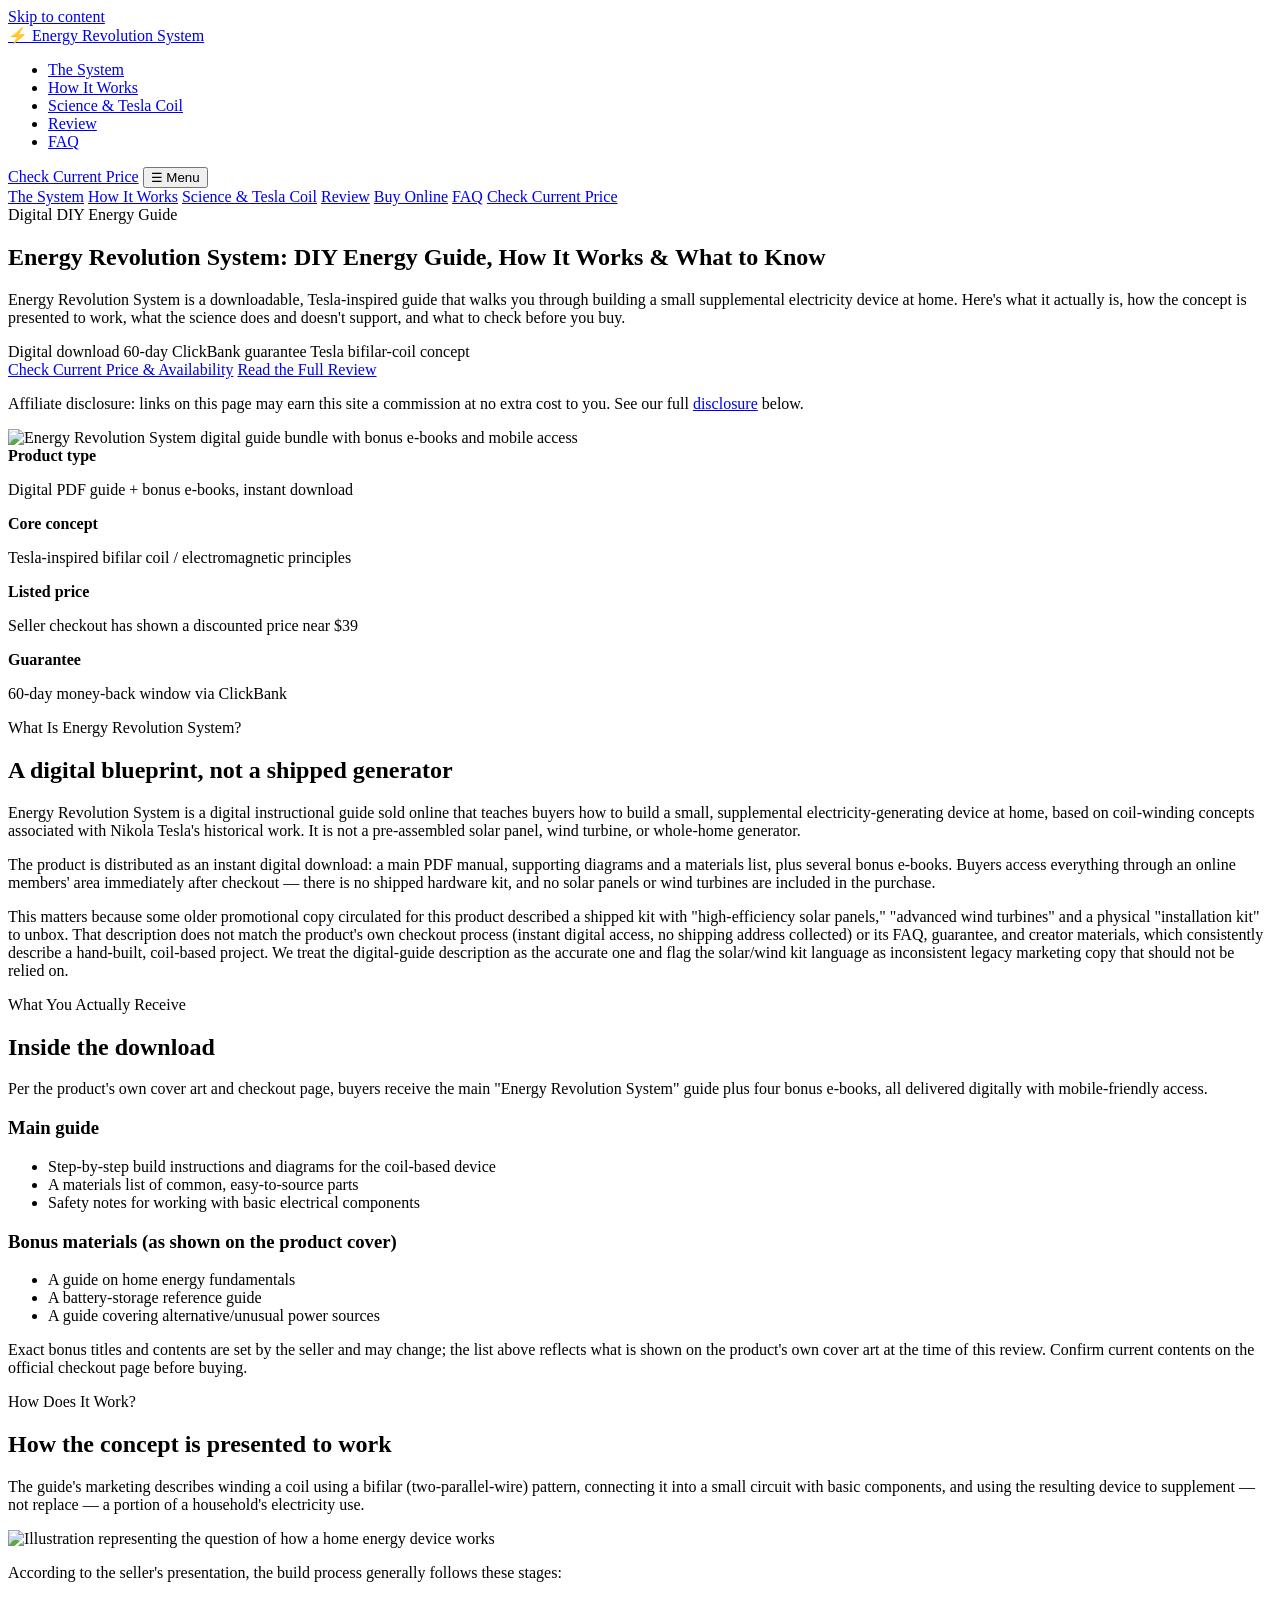
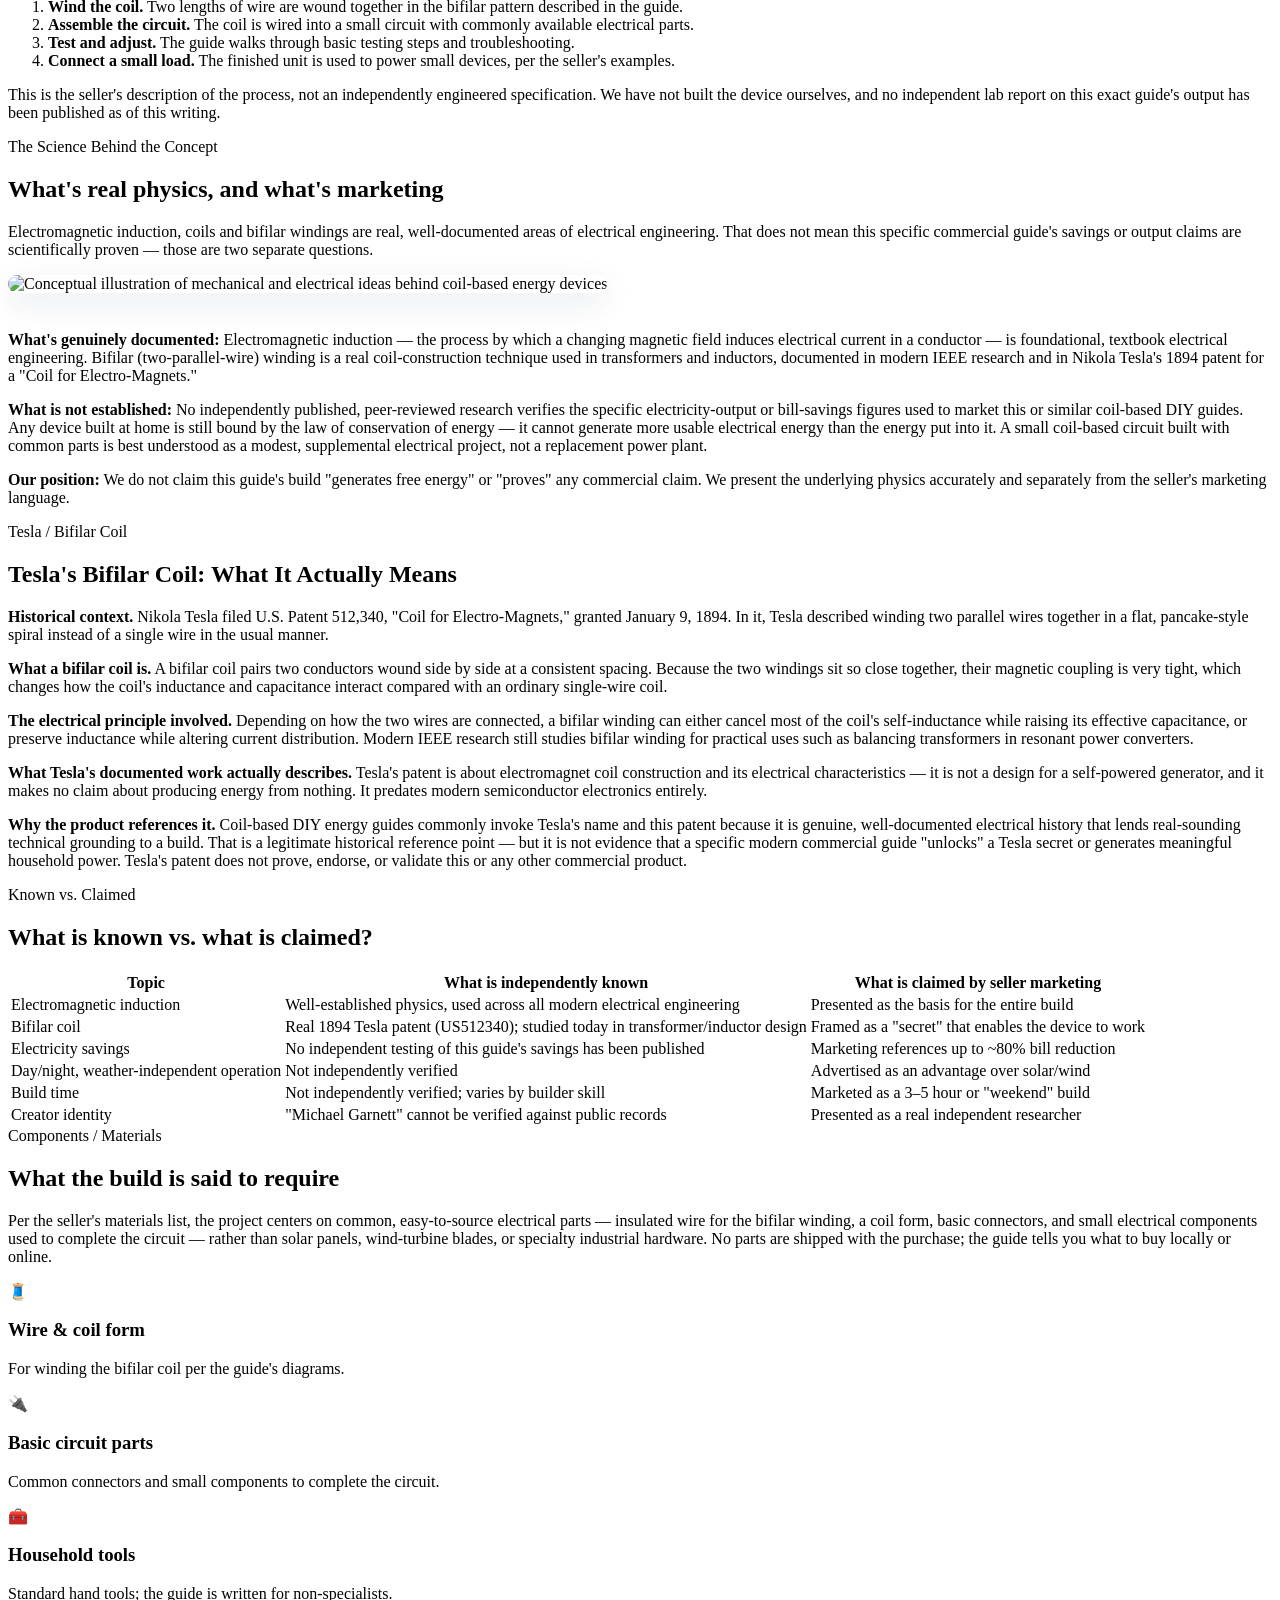
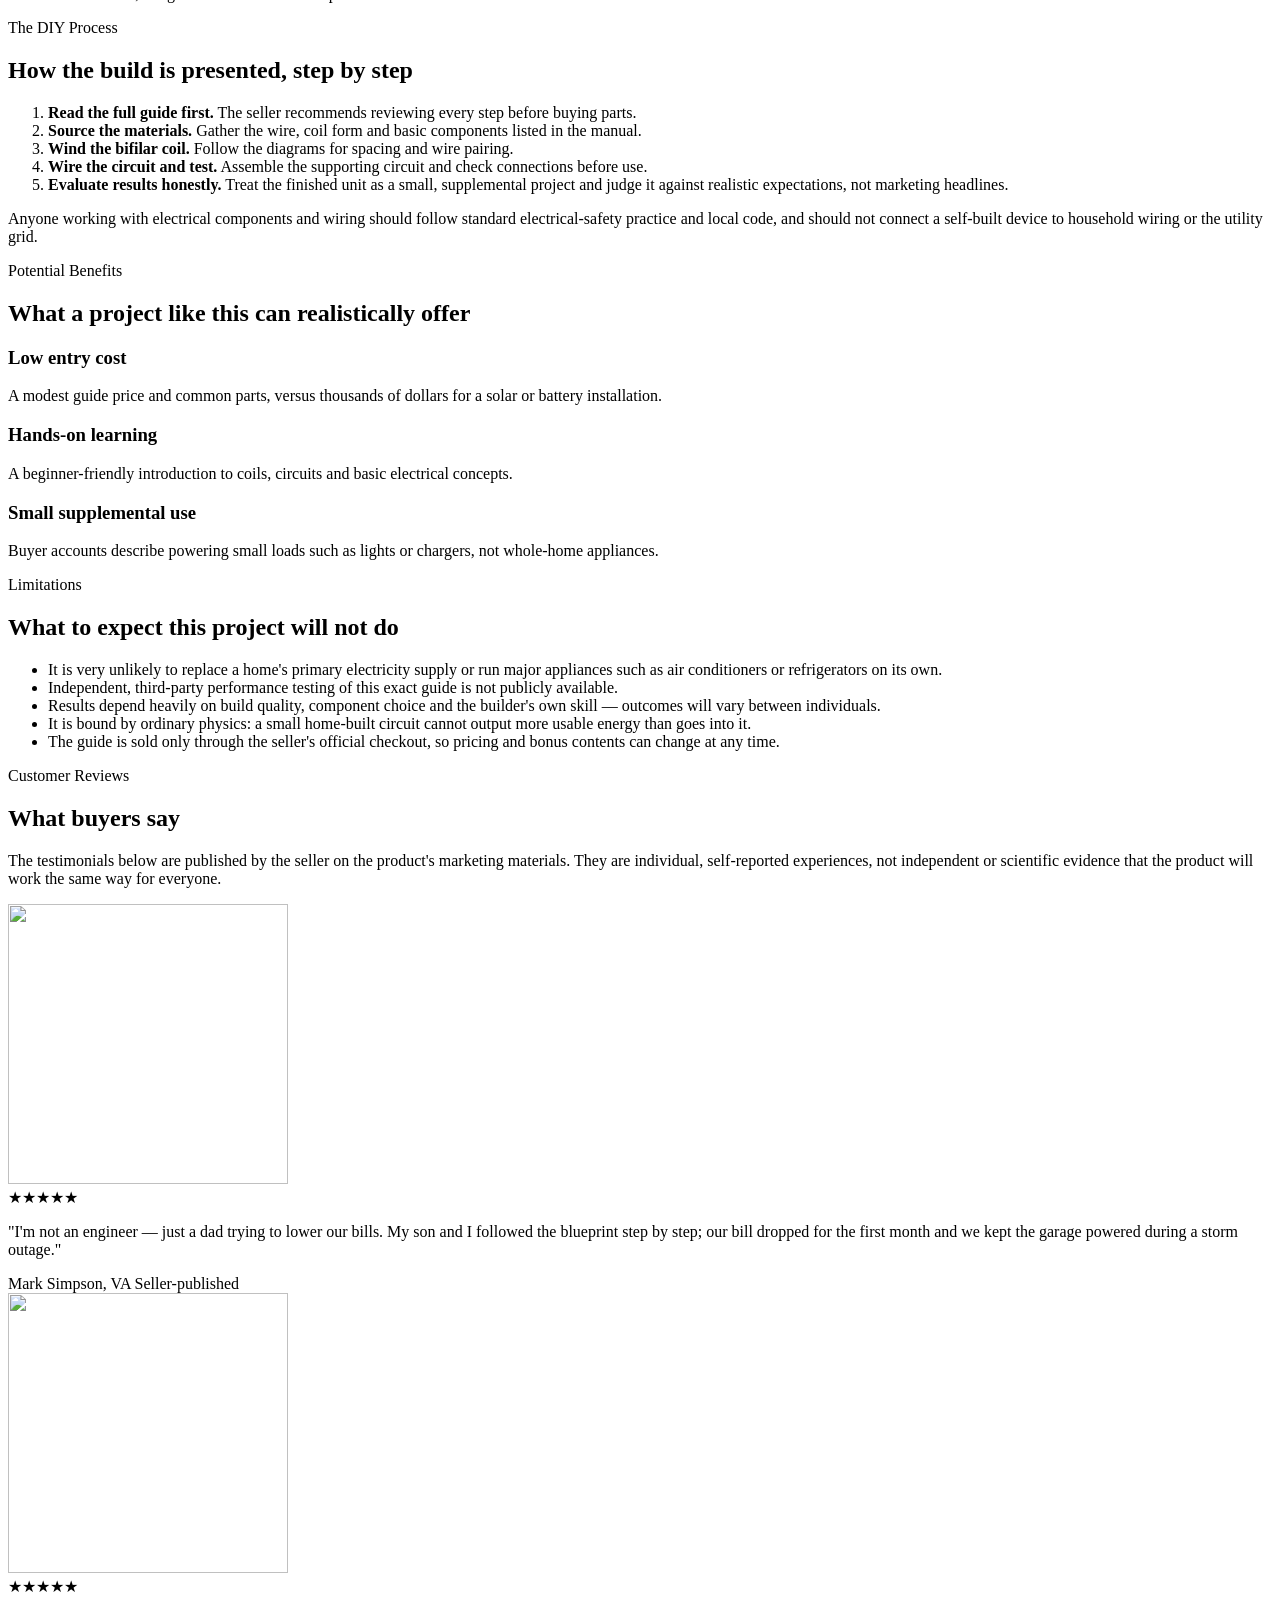
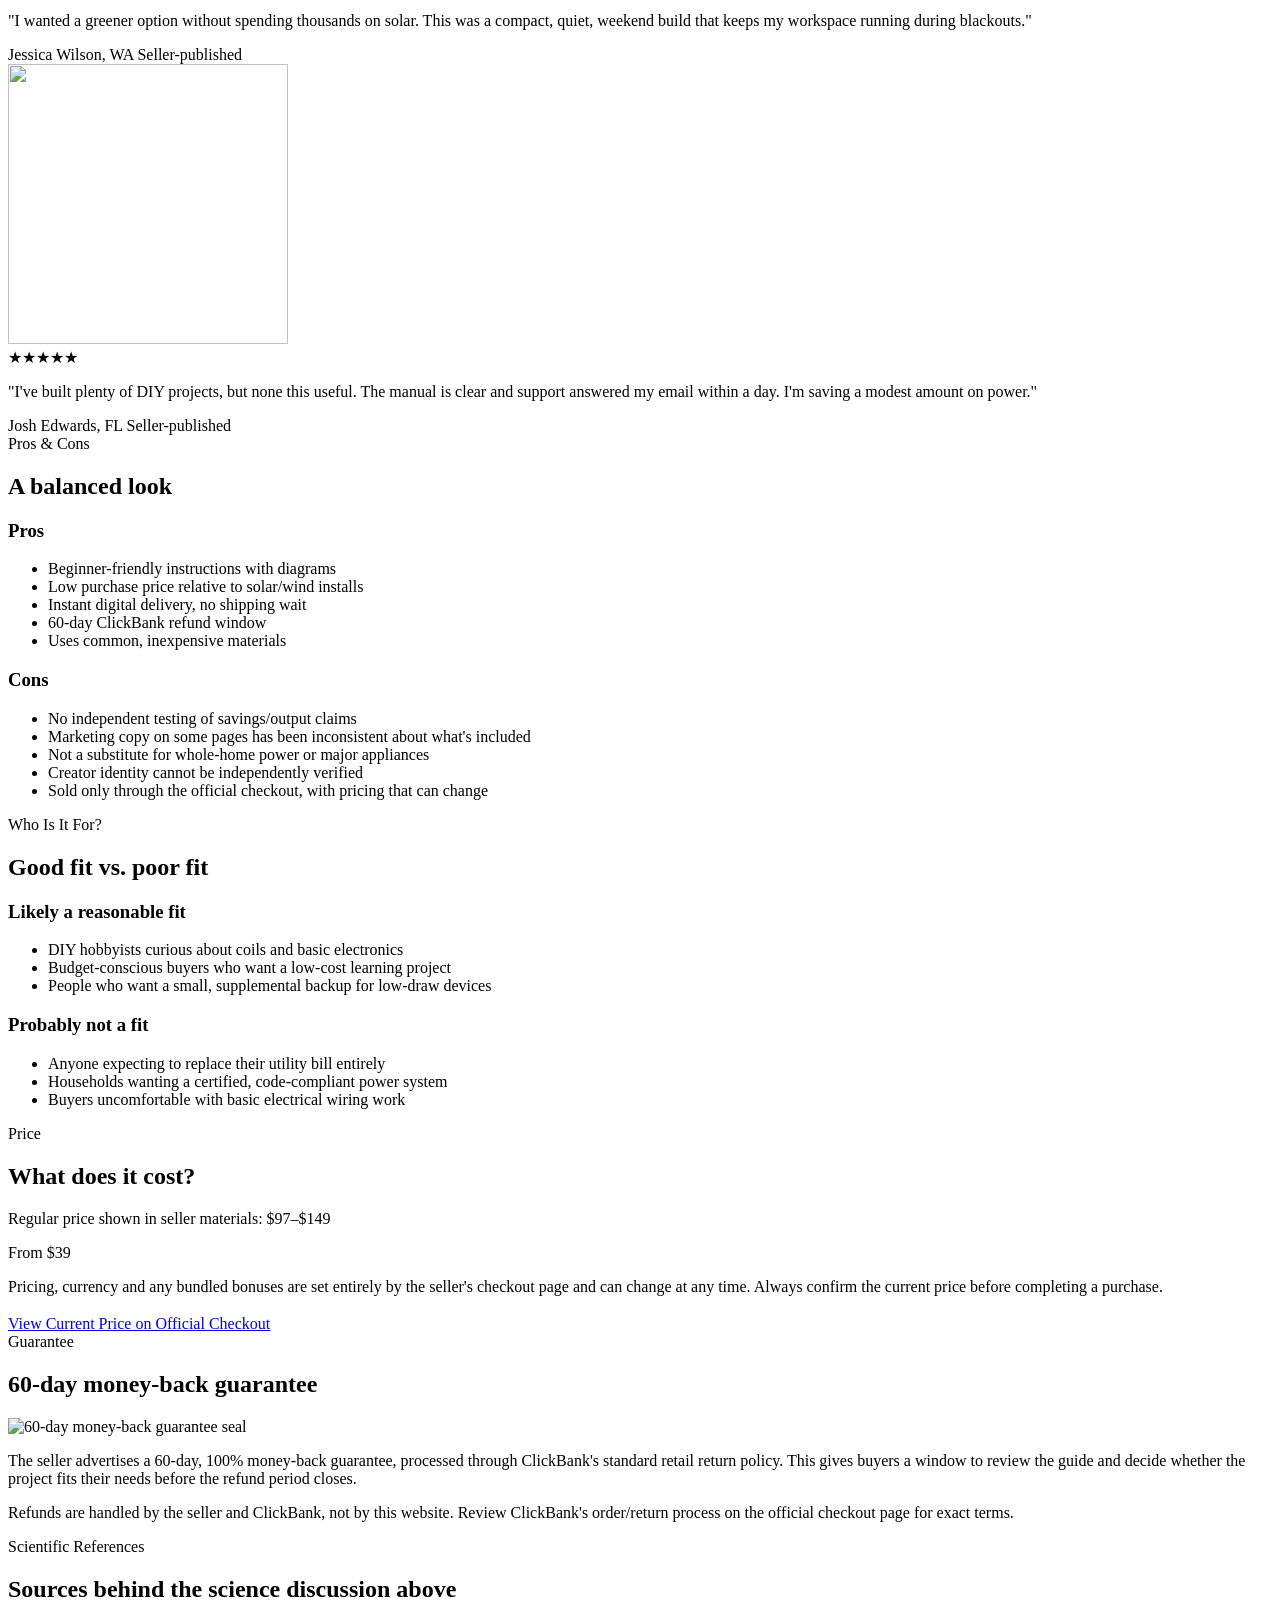
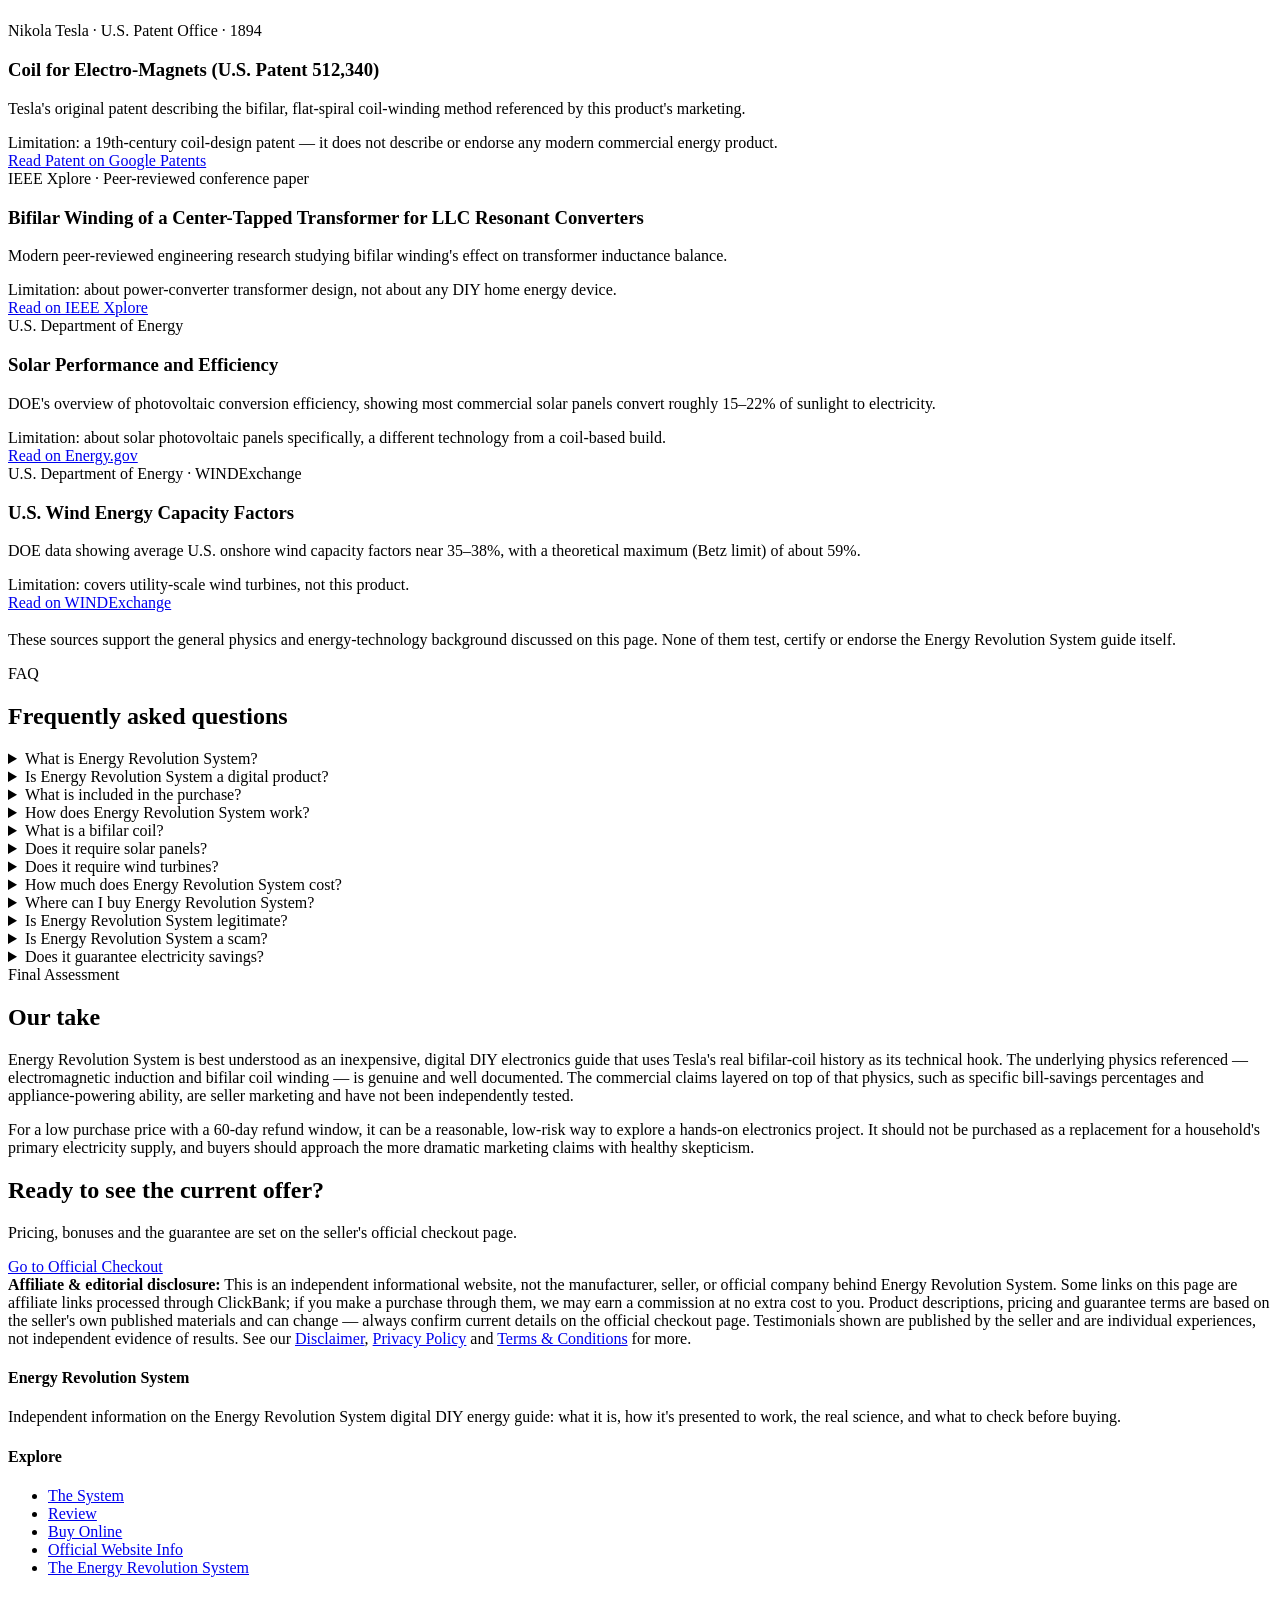
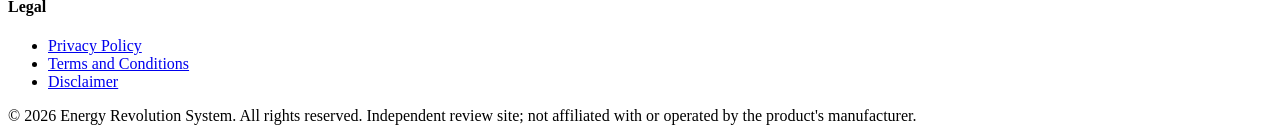
==== index.html @ c6d01a48 "Add files via upload" ====
<!DOCTYPE html>
<html lang="en-US">
<head>
<meta charset="UTF-8">
<meta name="viewport" content="width=device-width, initial-scale=1">
<title>Energy Revolution System™ | Official Site, How It Works &amp; Review</title>
<meta name="description" content="Energy Revolution System is a Tesla-inspired DIY digital energy guide. See what it is, how it works, real science vs. marketing claims, price, guarantee &amp; FAQs.">
<meta name="robots" content="index,follow">
<link rel="canonical" href="https://energyrevolotionsystem.com/">
<meta name="google-site-verification" content="7Jr4IV2TFeLorBnmT9hxRzVwzyzMotOvix07ppxqGuw">

<meta property="og:type" content="website">
<meta property="og:site_name" content="Energy Revolution System">
<meta property="og:title" content="Energy Revolution System™ | Official Site, How It Works &amp; Review">
<meta property="og:description" content="A Tesla-inspired DIY digital energy guide. What it is, how it works, the real science, price, guarantee and FAQs — explained clearly.">
<meta property="og:url" content="https://energyrevolotionsystem.com/">
<meta property="og:image" content="https://energyrevolotionsystem.com/assets/images/ers-cover-bundle.webp">
<meta property="og:image:alt" content="Energy Revolution System digital guide and bonus e-book bundle cover art">
<meta name="twitter:card" content="summary_large_image">
<meta name="twitter:title" content="Energy Revolution System™ | Official Site, How It Works &amp; Review">
<meta name="twitter:description" content="A Tesla-inspired DIY digital energy guide. What it is, how it works, the real science, price, guarantee and FAQs.">
<meta name="twitter:image" content="https://energyrevolotionsystem.com/assets/images/ers-cover-bundle.webp">
<meta name="twitter:image:alt" content="Energy Revolution System digital guide and bonus e-book bundle cover art">

<link rel="icon" href="assets/images/ers-cover-bundle-1.webp">
<link rel="preload" href="https://fonts.googleapis.com/css?family=Jost:400,500,600,700,800&display=swap" as="style" onload="this.onload=null;this.rel='stylesheet'">
<noscript><link rel="stylesheet" href="https://fonts.googleapis.com/css?family=Jost:400,500,600,700,800&display=swap"></noscript>
<link rel="stylesheet" href="assets/theme/css/site.css">
<script type="application/ld+json">
{
  "@context": "https://schema.org",
  "@graph": [
    {
      "@type": "WebSite",
      "@id": "https://energyrevolotionsystem.com/#website",
      "url": "https://energyrevolotionsystem.com/",
      "name": "Energy Revolution System",
      "inLanguage": "en-US"
    },
    {
      "@type": "Organization",
      "@id": "https://energyrevolotionsystem.com/#organization",
      "name": "Energy Revolution System",
      "url": "https://energyrevolotionsystem.com/",
      "logo": "https://energyrevolotionsystem.com/assets/images/ers-cover-bundle-1.webp"
    },
    {
      "@type": "WebPage",
      "@id": "https://energyrevolotionsystem.com/#webpage",
      "url": "https://energyrevolotionsystem.com/",
      "name": "Energy Revolution System™ | Official Site, How It Works & Review",
      "description": "Energy Revolution System is a Tesla-inspired DIY digital energy guide. See what it is, how it works, real science vs. marketing claims, price, guarantee & FAQs.",
      "isPartOf": { "@id": "https://energyrevolotionsystem.com/#website" }
    },
    {
      "@type": "FAQPage",
      "mainEntity": [
        {"@type":"Question","name":"What is Energy Revolution System?","acceptedAnswer":{"@type":"Answer","text":"A digital DIY guide teaching buyers how to build a small, coil-based supplemental electricity device at home, inspired by Tesla's bifilar coil concept."}},
        {"@type":"Question","name":"Is Energy Revolution System a digital product?","acceptedAnswer":{"@type":"Answer","text":"Yes. It is delivered as an instant digital download — a PDF guide plus bonus e-books — accessed through an online members' area after checkout."}},
        {"@type":"Question","name":"What is included in the purchase?","acceptedAnswer":{"@type":"Answer","text":"The main guide and several bonus e-books, based on the product's own cover art and checkout page. No physical hardware, solar panels, or wind turbines ship with the order."}},
        {"@type":"Question","name":"How does Energy Revolution System work?","acceptedAnswer":{"@type":"Answer","text":"Per the seller's materials, you wind a bifilar coil, wire it into a small circuit with common parts, test the build, then use it for small supplemental loads."}},
        {"@type":"Question","name":"What is a bifilar coil?","acceptedAnswer":{"@type":"Answer","text":"A coil wound from two parallel wires, a configuration Tesla documented in U.S. Patent 512,340 (1894). It changes how the coil's inductance and capacitance behave versus a standard single-wire coil."}},
        {"@type":"Question","name":"Does it require solar panels?","acceptedAnswer":{"@type":"Answer","text":"No. The core concept marketed for this guide is coil-based, not photovoltaic. It is marketed as an alternative to, not an addition to, solar panels."}},
        {"@type":"Question","name":"Does it require wind turbines?","acceptedAnswer":{"@type":"Answer","text":"No. As with solar panels, wind turbines are not part of this guide's core build concept, despite older marketing copy that referenced them."}},
        {"@type":"Question","name":"How much does Energy Revolution System cost?","acceptedAnswer":{"@type":"Answer","text":"Seller checkout pages have shown a discounted price near $39 against a stated regular price of $97–$149. The official checkout page is the only reliable source for the current price."}},
        {"@type":"Question","name":"Where can I buy Energy Revolution System?","acceptedAnswer":{"@type":"Answer","text":"Through the seller's official checkout, processed via ClickBank. This site links to that checkout and may earn a commission on qualifying purchases."}},
        {"@type":"Question","name":"Is Energy Revolution System legitimate?","acceptedAnswer":{"@type":"Answer","text":"It is a real, purchasable ClickBank digital product with a 60-day refund window — that makes it a legitimate, low-risk transaction. It does not mean every marketing claim about performance is independently proven."}},
        {"@type":"Question","name":"Is Energy Revolution System a scam?","acceptedAnswer":{"@type":"Answer","text":"No evidence found here suggests it is a scam in the sense of taking payment without delivering the promised digital guide; buyers do receive the download and a refund window applies. Treat specific savings and performance numbers as unverified marketing claims rather than guarantees."}},
        {"@type":"Question","name":"Does it guarantee electricity savings?","acceptedAnswer":{"@type":"Answer","text":"No. There is no independent testing behind the advertised savings percentages. Actual results depend on the individual build and household usage."}}
      ]
    }
  ]
}
</script>
</head>
<body>
<a class="skip-link" href="#main">Skip to content</a>

<header class="site-header">
  <div class="container nav-wrap">
    <a class="brand" href="index.html"><span class="mark">⚡</span> Energy Revolution System</a>
    <nav aria-label="Primary">
      <ul class="nav-links">
        <li><a href="energyrevolutionsystem.html">The System</a></li>
        <li><a href="#how-it-works">How It Works</a></li>
        <li><a href="#science">Science &amp; Tesla Coil</a></li>
        <li><a href="energyrevolutionsystemreview.html">Review</a></li>
        <li><a href="#faq">FAQ</a></li>
      </ul>
    </nav>
    <a class="btn btn-cta nav-cta" href="https://94fb6a1w03vlnv56-ogf2p9pa5.hop.clickbank.net" rel="sponsored noopener" target="_blank">Check Current Price</a>
    <button class="nav-toggle" aria-expanded="false" aria-controls="mobilePanel">☰ Menu</button>
  </div>
  <div class="mobile-panel" id="mobilePanel">
    <a href="energyrevolutionsystem.html">The System</a>
    <a href="#how-it-works">How It Works</a>
    <a href="#science">Science &amp; Tesla Coil</a>
    <a href="energyrevolutionsystemreview.html">Review</a>
    <a href="energyrevolutionsystembuyonline.html">Buy Online</a>
    <a href="#faq">FAQ</a>
    <a class="btn btn-cta" href="https://94fb6a1w03vlnv56-ogf2p9pa5.hop.clickbank.net" rel="sponsored noopener" target="_blank">Check Current Price</a>
  </div>
</header>

<main id="main">

<section class="hero">
  <div class="container">
    <div>
      <span class="eyebrow">Digital DIY Energy Guide</span>
      <h1>Energy Revolution System: DIY Energy Guide, How It Works &amp; What to Know</h1>
      <p class="lead">Energy Revolution System is a downloadable, Tesla-inspired guide that walks you through building a small supplemental electricity device at home. Here's what it actually is, how the concept is presented to work, what the science does and doesn't support, and what to check before you buy.</p>
      <div class="hero-badges">
        <span class="hero-badge">Digital download</span>
        <span class="hero-badge">60-day ClickBank guarantee</span>
        <span class="hero-badge">Tesla bifilar-coil concept</span>
      </div>
      <div class="hero-ctas">
        <a class="btn btn-cta" href="https://94fb6a1w03vlnv56-ogf2p9pa5.hop.clickbank.net" rel="sponsored noopener" target="_blank">Check Current Price &amp; Availability</a>
        <a class="btn btn-outline" href="energyrevolutionsystemreview.html">Read the Full Review</a>
      </div>
      <p class="hero-note">Affiliate disclosure: links on this page may earn this site a commission at no extra cost to you. See our full <a href="#disclosure">disclosure</a> below.</p>
    </div>
    <div class="hero-media">
      <img src="assets/images/ers-cover-bundle.webp" width="660" height="638" alt="Energy Revolution System digital guide bundle with bonus e-books and mobile access" fetchpriority="high" decoding="async">
    </div>
  </div>
</section>

<section class="tight surface-2">
  <div class="container">
    <div class="grid grid-4">
      <div class="card"><strong>Product type</strong><p class="mb-0 muted">Digital PDF guide + bonus e-books, instant download</p></div>
      <div class="card"><strong>Core concept</strong><p class="mb-0 muted">Tesla-inspired bifilar coil / electromagnetic principles</p></div>
      <div class="card"><strong>Listed price</strong><p class="mb-0 muted">Seller checkout has shown a discounted price near $39</p></div>
      <div class="card"><strong>Guarantee</strong><p class="mb-0 muted">60-day money-back window via ClickBank</p></div>
    </div>
  </div>
</section>

<section id="what-is-it">
  <div class="container-narrow">
    <div class="section-head left">
      <span class="eyebrow">What Is Energy Revolution System?</span>
      <h2 class="mt-0">A digital blueprint, not a shipped generator</h2>
    </div>
    <div class="answer-box"><p>Energy Revolution System is a digital instructional guide sold online that teaches buyers how to build a small, supplemental electricity-generating device at home, based on coil-winding concepts associated with Nikola Tesla's historical work. It is not a pre-assembled solar panel, wind turbine, or whole-home generator.</p></div>
    <p>The product is distributed as an instant digital download: a main PDF manual, supporting diagrams and a materials list, plus several bonus e-books. Buyers access everything through an online members' area immediately after checkout — there is no shipped hardware kit, and no solar panels or wind turbines are included in the purchase.</p>
    <p>This matters because some older promotional copy circulated for this product described a shipped kit with "high-efficiency solar panels," "advanced wind turbines" and a physical "installation kit" to unbox. That description does not match the product's own checkout process (instant digital access, no shipping address collected) or its FAQ, guarantee, and creator materials, which consistently describe a hand-built, coil-based project. We treat the digital-guide description as the accurate one and flag the solar/wind kit language as inconsistent legacy marketing copy that should not be relied on.</p>
  </div>
</section>

<section class="surface-2">
  <div class="container-narrow">
    <div class="section-head left">
      <span class="eyebrow">What You Actually Receive</span>
      <h2 class="mt-0">Inside the download</h2>
    </div>
    <div class="answer-box"><p>Per the product's own cover art and checkout page, buyers receive the main "Energy Revolution System" guide plus four bonus e-books, all delivered digitally with mobile-friendly access.</p></div>
    <div class="grid grid-2">
      <div class="card">
        <h3>Main guide</h3>
        <ul>
          <li>Step-by-step build instructions and diagrams for the coil-based device</li>
          <li>A materials list of common, easy-to-source parts</li>
          <li>Safety notes for working with basic electrical components</li>
        </ul>
      </div>
      <div class="card">
        <h3>Bonus materials (as shown on the product cover)</h3>
        <ul>
          <li>A guide on home energy fundamentals</li>
          <li>A battery-storage reference guide</li>
          <li>A guide covering alternative/unusual power sources</li>
        </ul>
      </div>
    </div>
    <p class="small muted">Exact bonus titles and contents are set by the seller and may change; the list above reflects what is shown on the product's own cover art at the time of this review. Confirm current contents on the official checkout page before buying.</p>
  </div>
</section>

<section id="how-it-works">
  <div class="container-narrow">
    <div class="section-head left">
      <span class="eyebrow">How Does It Work?</span>
      <h2 class="mt-0">How the concept is presented to work</h2>
    </div>
    <div class="answer-box"><p>The guide's marketing describes winding a coil using a bifilar (two-parallel-wire) pattern, connecting it into a small circuit with basic components, and using the resulting device to supplement — not replace — a portion of a household's electricity use.</p></div>
    <div class="split">
      <img src="assets/images/how-does-energy-revolution-system-work.webp" width="600" height="290" alt="Illustration representing the question of how a home energy device works" loading="lazy" decoding="async">
      <div>
        <p>According to the seller's presentation, the build process generally follows these stages:</p>
        <ol>
          <li><strong>Wind the coil.</strong> Two lengths of wire are wound together in the bifilar pattern described in the guide.</li>
          <li><strong>Assemble the circuit.</strong> The coil is wired into a small circuit with commonly available electrical parts.</li>
          <li><strong>Test and adjust.</strong> The guide walks through basic testing steps and troubleshooting.</li>
          <li><strong>Connect a small load.</strong> The finished unit is used to power small devices, per the seller's examples.</li>
        </ol>
        <p>This is the seller's description of the process, not an independently engineered specification. We have not built the device ourselves, and no independent lab report on this exact guide's output has been published as of this writing.</p>
      </div>
    </div>
  </div>
</section>

<section id="science" class="surface-2">
  <div class="container-narrow">
    <div class="section-head left">
      <span class="eyebrow">The Science Behind the Concept</span>
      <h2 class="mt-0">What's real physics, and what's marketing</h2>
    </div>
    <div class="answer-box"><p>Electromagnetic induction, coils and bifilar windings are real, well-documented areas of electrical engineering. That does not mean this specific commercial guide's savings or output claims are scientifically proven — those are two separate questions.</p></div>
    <img src="assets/images/the-science-behind-energy-revolution-system.webp" width="815" height="458" alt="Conceptual illustration of mechanical and electrical ideas behind coil-based energy devices" loading="lazy" decoding="async" style="border-radius:14px;box-shadow:0 10px 30px rgba(11,37,64,.1);margin-bottom:1.4em">
    <p><strong>What's genuinely documented:</strong> Electromagnetic induction — the process by which a changing magnetic field induces electrical current in a conductor — is foundational, textbook electrical engineering. Bifilar (two-parallel-wire) winding is a real coil-construction technique used in transformers and inductors, documented in modern IEEE research and in Nikola Tesla's 1894 patent for a "Coil for Electro-Magnets."</p>
    <p><strong>What is not established:</strong> No independently published, peer-reviewed research verifies the specific electricity-output or bill-savings figures used to market this or similar coil-based DIY guides. Any device built at home is still bound by the law of conservation of energy — it cannot generate more usable electrical energy than the energy put into it. A small coil-based circuit built with common parts is best understood as a modest, supplemental electrical project, not a replacement power plant.</p>
    <p><strong>Our position:</strong> We do not claim this guide's build "generates free energy" or "proves" any commercial claim. We present the underlying physics accurately and separately from the seller's marketing language.</p>
  </div>
</section>

<section id="tesla">
  <div class="container-narrow">
    <div class="section-head left">
      <span class="eyebrow">Tesla / Bifilar Coil</span>
      <h2 class="mt-0">Tesla's Bifilar Coil: What It Actually Means</h2>
    </div>
    <p><strong>Historical context.</strong> Nikola Tesla filed U.S. Patent 512,340, "Coil for Electro-Magnets," granted January 9, 1894. In it, Tesla described winding two parallel wires together in a flat, pancake-style spiral instead of a single wire in the usual manner.</p>
    <p><strong>What a bifilar coil is.</strong> A bifilar coil pairs two conductors wound side by side at a consistent spacing. Because the two windings sit so close together, their magnetic coupling is very tight, which changes how the coil's inductance and capacitance interact compared with an ordinary single-wire coil.</p>
    <p><strong>The electrical principle involved.</strong> Depending on how the two wires are connected, a bifilar winding can either cancel most of the coil's self-inductance while raising its effective capacitance, or preserve inductance while altering current distribution. Modern IEEE research still studies bifilar winding for practical uses such as balancing transformers in resonant power converters.</p>
    <p><strong>What Tesla's documented work actually describes.</strong> Tesla's patent is about electromagnet coil construction and its electrical characteristics — it is not a design for a self-powered generator, and it makes no claim about producing energy from nothing. It predates modern semiconductor electronics entirely.</p>
    <p><strong>Why the product references it.</strong> Coil-based DIY energy guides commonly invoke Tesla's name and this patent because it is genuine, well-documented electrical history that lends real-sounding technical grounding to a build. That is a legitimate historical reference point — but it is not evidence that a specific modern commercial guide "unlocks" a Tesla secret or generates meaningful household power. Tesla's patent does not prove, endorse, or validate this or any other commercial product.</p>
  </div>
</section>

<section class="surface-2">
  <div class="container-narrow">
    <div class="section-head left">
      <span class="eyebrow">Known vs. Claimed</span>
      <h2 class="mt-0">What is known vs. what is claimed?</h2>
    </div>
    <div class="table-wrap">
      <table>
        <thead><tr><th>Topic</th><th>What is independently known</th><th>What is claimed by seller marketing</th></tr></thead>
        <tbody>
          <tr><td>Electromagnetic induction</td><td>Well-established physics, used across all modern electrical engineering</td><td>Presented as the basis for the entire build</td></tr>
          <tr><td>Bifilar coil</td><td>Real 1894 Tesla patent (US512340); studied today in transformer/inductor design</td><td>Framed as a "secret" that enables the device to work</td></tr>
          <tr><td>Electricity savings</td><td>No independent testing of this guide's savings has been published</td><td>Marketing references up to ~80% bill reduction</td></tr>
          <tr><td>Day/night, weather-independent operation</td><td>Not independently verified</td><td>Advertised as an advantage over solar/wind</td></tr>
          <tr><td>Build time</td><td>Not independently verified; varies by builder skill</td><td>Marketed as a 3–5 hour or "weekend" build</td></tr>
          <tr><td>Creator identity</td><td>"Michael Garnett" cannot be verified against public records</td><td>Presented as a real independent researcher</td></tr>
        </tbody>
      </table>
    </div>
  </div>
</section>

<section id="materials">
  <div class="container-narrow">
    <div class="section-head left">
      <span class="eyebrow">Components / Materials</span>
      <h2 class="mt-0">What the build is said to require</h2>
    </div>
    <p>Per the seller's materials list, the project centers on common, easy-to-source electrical parts — insulated wire for the bifilar winding, a coil form, basic connectors, and small electrical components used to complete the circuit — rather than solar panels, wind-turbine blades, or specialty industrial hardware. No parts are shipped with the purchase; the guide tells you what to buy locally or online.</p>
    <div class="grid grid-3">
      <div class="card"><div class="card-icon">🧵</div><h3>Wire &amp; coil form</h3><p class="mb-0">For winding the bifilar coil per the guide's diagrams.</p></div>
      <div class="card"><div class="card-icon">🔌</div><h3>Basic circuit parts</h3><p class="mb-0">Common connectors and small components to complete the circuit.</p></div>
      <div class="card"><div class="card-icon">🧰</div><h3>Household tools</h3><p class="mb-0">Standard hand tools; the guide is written for non-specialists.</p></div>
    </div>
  </div>
</section>

<section class="surface-2">
  <div class="container-narrow">
    <div class="section-head left">
      <span class="eyebrow">The DIY Process</span>
      <h2 class="mt-0">How the build is presented, step by step</h2>
    </div>
    <ol>
      <li><strong>Read the full guide first.</strong> The seller recommends reviewing every step before buying parts.</li>
      <li><strong>Source the materials.</strong> Gather the wire, coil form and basic components listed in the manual.</li>
      <li><strong>Wind the bifilar coil.</strong> Follow the diagrams for spacing and wire pairing.</li>
      <li><strong>Wire the circuit and test.</strong> Assemble the supporting circuit and check connections before use.</li>
      <li><strong>Evaluate results honestly.</strong> Treat the finished unit as a small, supplemental project and judge it against realistic expectations, not marketing headlines.</li>
    </ol>
    <p class="small muted">Anyone working with electrical components and wiring should follow standard electrical-safety practice and local code, and should not connect a self-built device to household wiring or the utility grid.</p>
  </div>
</section>

<section id="benefits">
  <div class="container-narrow">
    <div class="section-head left">
      <span class="eyebrow">Potential Benefits</span>
      <h2 class="mt-0">What a project like this can realistically offer</h2>
    </div>
    <div class="grid grid-3">
      <div class="card"><h3>Low entry cost</h3><p class="mb-0">A modest guide price and common parts, versus thousands of dollars for a solar or battery installation.</p></div>
      <div class="card"><h3>Hands-on learning</h3><p class="mb-0">A beginner-friendly introduction to coils, circuits and basic electrical concepts.</p></div>
      <div class="card"><h3>Small supplemental use</h3><p class="mb-0">Buyer accounts describe powering small loads such as lights or chargers, not whole-home appliances.</p></div>
    </div>
  </div>
</section>

<section id="limitations" class="surface-2">
  <div class="container-narrow">
    <div class="section-head left">
      <span class="eyebrow">Limitations</span>
      <h2 class="mt-0">What to expect this project will not do</h2>
    </div>
    <ul>
      <li>It is very unlikely to replace a home's primary electricity supply or run major appliances such as air conditioners or refrigerators on its own.</li>
      <li>Independent, third-party performance testing of this exact guide is not publicly available.</li>
      <li>Results depend heavily on build quality, component choice and the builder's own skill — outcomes will vary between individuals.</li>
      <li>It is bound by ordinary physics: a small home-built circuit cannot output more usable energy than goes into it.</li>
      <li>The guide is sold only through the seller's official checkout, so pricing and bonus contents can change at any time.</li>
    </ul>
  </div>
</section>

<section id="reviews">
  <div class="container-narrow">
    <div class="section-head left">
      <span class="eyebrow">Customer Reviews</span>
      <h2 class="mt-0">What buyers say</h2>
    </div>
    <p class="small muted">The testimonials below are published by the seller on the product's marketing materials. They are individual, self-reported experiences, not independent or scientific evidence that the product will work the same way for everyone.</p>
    <div class="grid grid-3">
      <div class="card testimonial">
        <div>
          <img src="assets/images/testimonial1-280x280.png" width="280" height="280" alt="" loading="lazy" decoding="async">
        </div>
        <div>
          <div class="stars">★★★★★</div>
          <p>"I'm not an engineer — just a dad trying to lower our bills. My son and I followed the blueprint step by step; our bill dropped for the first month and we kept the garage powered during a storm outage."</p>
          <div class="who">Mark Simpson, VA <span class="tag tag-qualify">Seller-published</span></div>
        </div>
      </div>
      <div class="card testimonial">
        <div><img src="assets/images/testimonial3-280x280.png" width="280" height="280" alt="" loading="lazy" decoding="async"></div>
        <div>
          <div class="stars">★★★★★</div>
          <p>"I wanted a greener option without spending thousands on solar. This was a compact, quiet, weekend build that keeps my workspace running during blackouts."</p>
          <div class="who">Jessica Wilson, WA <span class="tag tag-qualify">Seller-published</span></div>
        </div>
      </div>
      <div class="card testimonial">
        <div><img src="assets/images/testimonial2-280x280.png" width="280" height="280" alt="" loading="lazy" decoding="async"></div>
        <div>
          <div class="stars">★★★★★</div>
          <p>"I've built plenty of DIY projects, but none this useful. The manual is clear and support answered my email within a day. I'm saving a modest amount on power."</p>
          <div class="who">Josh Edwards, FL <span class="tag tag-qualify">Seller-published</span></div>
        </div>
      </div>
    </div>
  </div>
</section>

<section id="proscons" class="surface-2">
  <div class="container-narrow">
    <div class="section-head left">
      <span class="eyebrow">Pros &amp; Cons</span>
      <h2 class="mt-0">A balanced look</h2>
    </div>
    <div class="proscons">
      <div class="card pros">
        <h3>Pros</h3>
        <ul>
          <li>Beginner-friendly instructions with diagrams</li>
          <li>Low purchase price relative to solar/wind installs</li>
          <li>Instant digital delivery, no shipping wait</li>
          <li>60-day ClickBank refund window</li>
          <li>Uses common, inexpensive materials</li>
        </ul>
      </div>
      <div class="card cons">
        <h3>Cons</h3>
        <ul>
          <li>No independent testing of savings/output claims</li>
          <li>Marketing copy on some pages has been inconsistent about what's included</li>
          <li>Not a substitute for whole-home power or major appliances</li>
          <li>Creator identity cannot be independently verified</li>
          <li>Sold only through the official checkout, with pricing that can change</li>
        </ul>
      </div>
    </div>
  </div>
</section>

<section id="who-for">
  <div class="container-narrow">
    <div class="section-head left">
      <span class="eyebrow">Who Is It For?</span>
      <h2 class="mt-0">Good fit vs. poor fit</h2>
    </div>
    <div class="grid grid-2">
      <div class="card">
        <h3>Likely a reasonable fit</h3>
        <ul>
          <li>DIY hobbyists curious about coils and basic electronics</li>
          <li>Budget-conscious buyers who want a low-cost learning project</li>
          <li>People who want a small, supplemental backup for low-draw devices</li>
        </ul>
      </div>
      <div class="card">
        <h3>Probably not a fit</h3>
        <ul>
          <li>Anyone expecting to replace their utility bill entirely</li>
          <li>Households wanting a certified, code-compliant power system</li>
          <li>Buyers uncomfortable with basic electrical wiring work</li>
        </ul>
      </div>
    </div>
  </div>
</section>

<section id="price" class="surface-2">
  <div class="container-narrow">
    <div class="section-head left">
      <span class="eyebrow">Price</span>
      <h2 class="mt-0">What does it cost?</h2>
    </div>
    <div class="price-band">
      <p class="old mb-0">Regular price shown in seller materials: $97–$149</p>
      <p class="now">From $39</p>
      <p class="mb-0">Pricing, currency and any bundled bonuses are set entirely by the seller's checkout page and can change at any time. Always confirm the current price before completing a purchase.</p>
      <div style="margin-top:1.2em"><a class="btn btn-cta" href="https://94fb6a1w03vlnv56-ogf2p9pa5.hop.clickbank.net" rel="sponsored noopener" target="_blank">View Current Price on Official Checkout</a></div>
    </div>
  </div>
</section>

<section id="guarantee">
  <div class="container-narrow">
    <div class="section-head left">
      <span class="eyebrow">Guarantee</span>
      <h2 class="mt-0">60-day money-back guarantee</h2>
    </div>
    <div class="guarantee card">
      <img src="assets/images/2.webp" width="400" height="400" alt="60-day money-back guarantee seal" loading="lazy" decoding="async">
      <div>
        <p>The seller advertises a 60-day, 100% money-back guarantee, processed through ClickBank's standard retail return policy. This gives buyers a window to review the guide and decide whether the project fits their needs before the refund period closes.</p>
        <p class="mb-0 small muted">Refunds are handled by the seller and ClickBank, not by this website. Review ClickBank's order/return process on the official checkout page for exact terms.</p>
      </div>
    </div>
  </div>
</section>

<section id="research" class="surface-2">
  <div class="container-narrow">
    <div class="section-head left">
      <span class="eyebrow">Scientific References</span>
      <h2 class="mt-0">Sources behind the science discussion above</h2>
    </div>
    <div class="grid grid-2">
      <div class="card research-card">
        <div class="meta">Nikola Tesla · U.S. Patent Office · 1894</div>
        <h3>Coil for Electro-Magnets (U.S. Patent 512,340)</h3>
        <p>Tesla's original patent describing the bifilar, flat-spiral coil-winding method referenced by this product's marketing.</p>
        <div class="limitation">Limitation: a 19th-century coil-design patent — it does not describe or endorse any modern commercial energy product.</div>
        <a class="btn btn-secondary btn-sm" href="https://patents.google.com/patent/US512340A/en" target="_blank" rel="noopener">Read Patent on Google Patents</a>
      </div>
      <div class="card research-card">
        <div class="meta">IEEE Xplore · Peer-reviewed conference paper</div>
        <h3>Bifilar Winding of a Center-Tapped Transformer for LLC Resonant Converters</h3>
        <p>Modern peer-reviewed engineering research studying bifilar winding's effect on transformer inductance balance.</p>
        <div class="limitation">Limitation: about power-converter transformer design, not about any DIY home energy device.</div>
        <a class="btn btn-secondary btn-sm" href="https://ieeexplore.ieee.org/abstract/document/6268349/" target="_blank" rel="noopener">Read on IEEE Xplore</a>
      </div>
      <div class="card research-card">
        <div class="meta">U.S. Department of Energy</div>
        <h3>Solar Performance and Efficiency</h3>
        <p>DOE's overview of photovoltaic conversion efficiency, showing most commercial solar panels convert roughly 15–22% of sunlight to electricity.</p>
        <div class="limitation">Limitation: about solar photovoltaic panels specifically, a different technology from a coil-based build.</div>
        <a class="btn btn-secondary btn-sm" href="https://www.energy.gov/eere/solar/solar-performance-and-efficiency" target="_blank" rel="noopener">Read on Energy.gov</a>
      </div>
      <div class="card research-card">
        <div class="meta">U.S. Department of Energy · WINDExchange</div>
        <h3>U.S. Wind Energy Capacity Factors</h3>
        <p>DOE data showing average U.S. onshore wind capacity factors near 35–38%, with a theoretical maximum (Betz limit) of about 59%.</p>
        <div class="limitation">Limitation: covers utility-scale wind turbines, not this product.</div>
        <a class="btn btn-secondary btn-sm" href="https://windexchange.energy.gov/maps-data/332" target="_blank" rel="noopener">Read on WINDExchange</a>
      </div>
    </div>
    <p class="small muted" style="margin-top:1.2em">These sources support the general physics and energy-technology background discussed on this page. None of them test, certify or endorse the Energy Revolution System guide itself.</p>
  </div>
</section>

<section id="faq">
  <div class="container-narrow">
    <div class="section-head left">
      <span class="eyebrow">FAQ</span>
      <h2 class="mt-0">Frequently asked questions</h2>
    </div>

    <details class="faq-item"><summary>What is Energy Revolution System?</summary><div class="faq-a"><p>A digital DIY guide teaching buyers how to build a small, coil-based supplemental electricity device at home, inspired by Tesla's bifilar coil concept.</p></div></details>

    <details class="faq-item"><summary>Is Energy Revolution System a digital product?</summary><div class="faq-a"><p>Yes. It is delivered as an instant digital download — a PDF guide plus bonus e-books — accessed through an online members' area after checkout.</p></div></details>

    <details class="faq-item"><summary>What is included in the purchase?</summary><div class="faq-a"><p>The main guide and several bonus e-books, based on the product's own cover art and checkout page. No physical hardware, solar panels, or wind turbines ship with the order.</p></div></details>

    <details class="faq-item"><summary>How does Energy Revolution System work?</summary><div class="faq-a"><p>Per the seller's materials, you wind a bifilar coil, wire it into a small circuit with common parts, test the build, then use it for small supplemental loads.</p></div></details>

    <details class="faq-item"><summary>What is a bifilar coil?</summary><div class="faq-a"><p>A coil wound from two parallel wires, a configuration Tesla documented in U.S. Patent 512,340 (1894). It changes how the coil's inductance and capacitance behave versus a standard single-wire coil.</p></div></details>

    <details class="faq-item"><summary>Does it require solar panels?</summary><div class="faq-a"><p>No. The core concept marketed for this guide is coil-based, not photovoltaic. It is marketed as an alternative to, not an addition to, solar panels.</p></div></details>

    <details class="faq-item"><summary>Does it require wind turbines?</summary><div class="faq-a"><p>No. As with solar panels, wind turbines are not part of this guide's core build concept, despite older marketing copy that referenced them.</p></div></details>

    <details class="faq-item"><summary>How much does Energy Revolution System cost?</summary><div class="faq-a"><p>Seller checkout pages have shown a discounted price near $39 against a stated regular price of $97–$149. The official checkout page is the only reliable source for the current price.</p></div></details>

    <details class="faq-item"><summary>Where can I buy Energy Revolution System?</summary><div class="faq-a"><p>Through the seller's official checkout, processed via ClickBank. This site links to that checkout and may earn a commission on qualifying purchases.</p></div></details>

    <details class="faq-item"><summary>Is Energy Revolution System legitimate?</summary><div class="faq-a"><p>It is a real, purchasable ClickBank digital product with a 60-day refund window — that makes it a legitimate, low-risk transaction. It does not mean every marketing claim about performance is independently proven.</p></div></details>

    <details class="faq-item"><summary>Is Energy Revolution System a scam?</summary><div class="faq-a"><p>No evidence found here suggests it is a scam in the sense of taking payment without delivering the promised digital guide; buyers do receive the download and a refund window applies. Treat specific savings and performance numbers as unverified marketing claims rather than guarantees.</p></div></details>

    <details class="faq-item"><summary>Does it guarantee electricity savings?</summary><div class="faq-a"><p>No. There is no independent testing behind the advertised savings percentages. Actual results depend on the individual build and household usage.</p></div></details>
  </div>
</section>

<section class="surface-2">
  <div class="container-narrow">
    <div class="section-head left">
      <span class="eyebrow">Final Assessment</span>
      <h2 class="mt-0">Our take</h2>
    </div>
    <p>Energy Revolution System is best understood as an inexpensive, digital DIY electronics guide that uses Tesla's real bifilar-coil history as its technical hook. The underlying physics referenced — electromagnetic induction and bifilar coil winding — is genuine and well documented. The commercial claims layered on top of that physics, such as specific bill-savings percentages and appliance-powering ability, are seller marketing and have not been independently tested.</p>
    <p>For a low purchase price with a 60-day refund window, it can be a reasonable, low-risk way to explore a hands-on electronics project. It should not be purchased as a replacement for a household's primary electricity supply, and buyers should approach the more dramatic marketing claims with healthy skepticism.</p>
  </div>
</section>

<section class="cta-band">
  <div class="container-narrow text-center">
    <h2>Ready to see the current offer?</h2>
    <p>Pricing, bonuses and the guarantee are set on the seller's official checkout page.</p>
    <a class="btn btn-cta" href="https://94fb6a1w03vlnv56-ogf2p9pa5.hop.clickbank.net" rel="sponsored noopener" target="_blank">Go to Official Checkout</a>
  </div>
</section>

<section id="disclosure" class="tight">
  <div class="container-narrow">
    <div class="disclosure">
      <strong>Affiliate &amp; editorial disclosure:</strong> This is an independent informational website, not the manufacturer, seller, or official company behind Energy Revolution System. Some links on this page are affiliate links processed through ClickBank; if you make a purchase through them, we may earn a commission at no extra cost to you. Product descriptions, pricing and guarantee terms are based on the seller's own published materials and can change — always confirm current details on the official checkout page. Testimonials shown are published by the seller and are individual experiences, not independent evidence of results. See our <a href="Disclaimer.html">Disclaimer</a>, <a href="PrivacyPolicy.html">Privacy Policy</a> and <a href="TermsAndConditions.html">Terms &amp; Conditions</a> for more.
    </div>
  </div>
</section>

</main>

<footer class="site-footer">
  <div class="container foot-cols">
    <div>
      <h4>Energy Revolution System</h4>
      <p class="small">Independent information on the Energy Revolution System digital DIY energy guide: what it is, how it's presented to work, the real science, and what to check before buying.</p>
    </div>
    <div>
      <h4>Explore</h4>
      <ul class="foot-links">
        <li><a href="energyrevolutionsystem.html">The System</a></li>
        <li><a href="energyrevolutionsystemreview.html">Review</a></li>
        <li><a href="energyrevolutionsystembuyonline.html">Buy Online</a></li>
        <li><a href="energyrevolutionsystemofficialwebsite.html">Official Website Info</a></li>
        <li><a href="theenergyrevolutionsystem.html">The Energy Revolution System</a></li>
      </ul>
    </div>
    <div>
      <h4>Legal</h4>
      <ul class="foot-links">
        <li><a href="PrivacyPolicy.html">Privacy Policy</a></li>
        <li><a href="TermsAndConditions.html">Terms and Conditions</a></li>
        <li><a href="Disclaimer.html">Disclaimer</a></li>
      </ul>
    </div>
  </div>
  <div class="container foot-bottom">© 2026 Energy Revolution System. All rights reserved. Independent review site; not affiliated with or operated by the product's manufacturer.</div>
</footer>

<script src="assets/theme/js/site.js"></script>
</body>
</html>
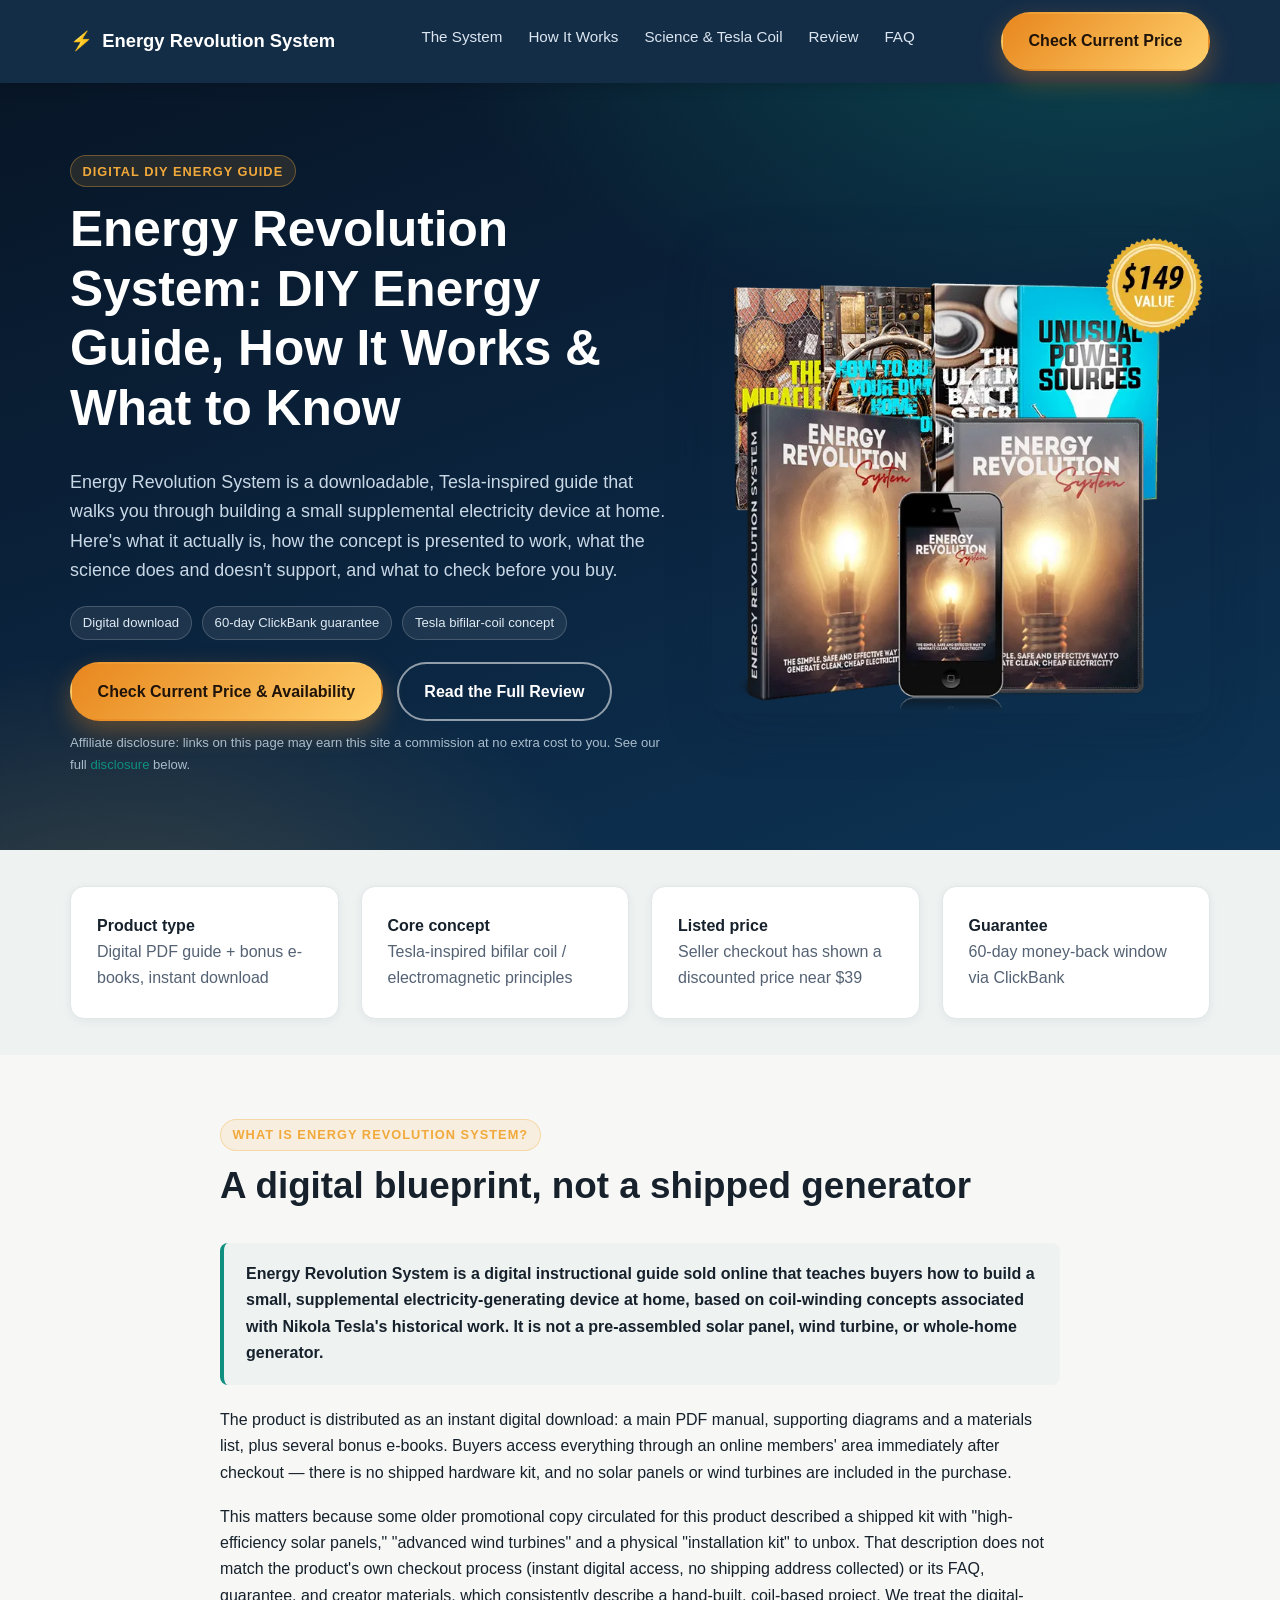
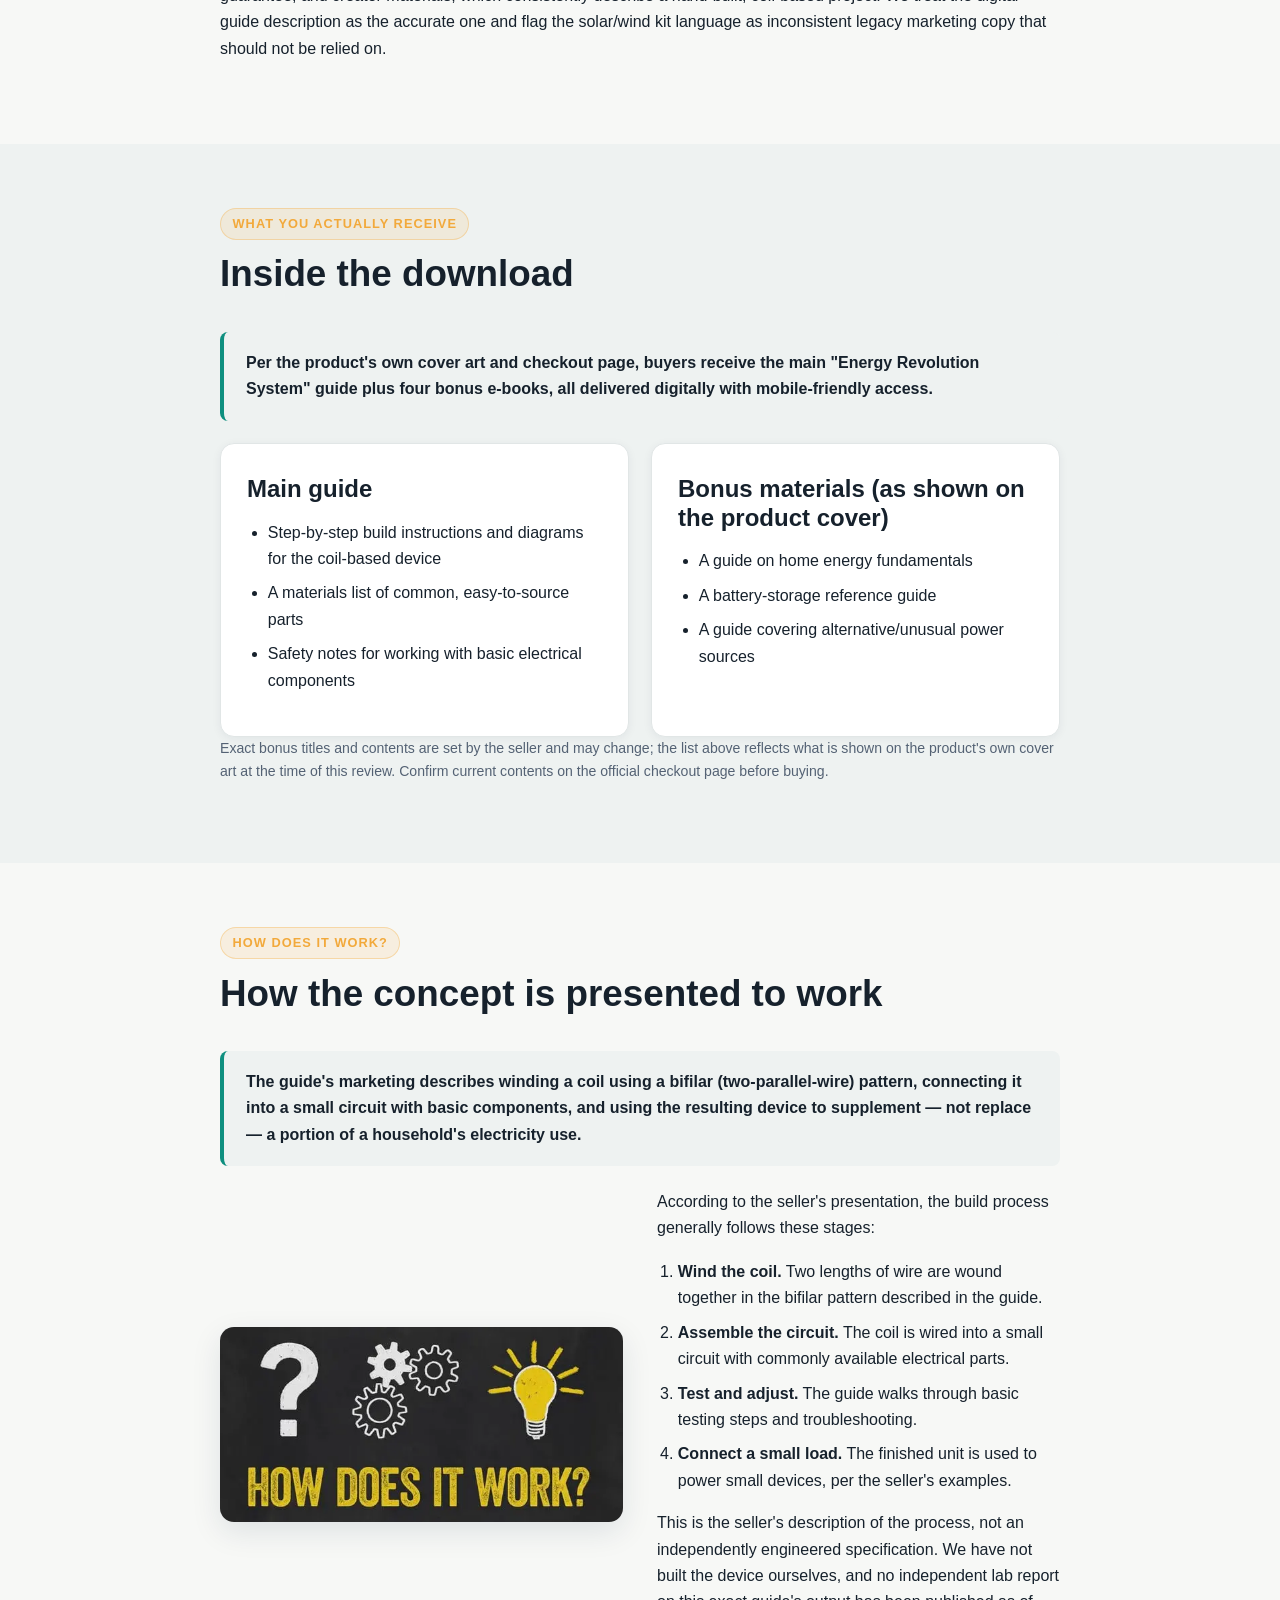
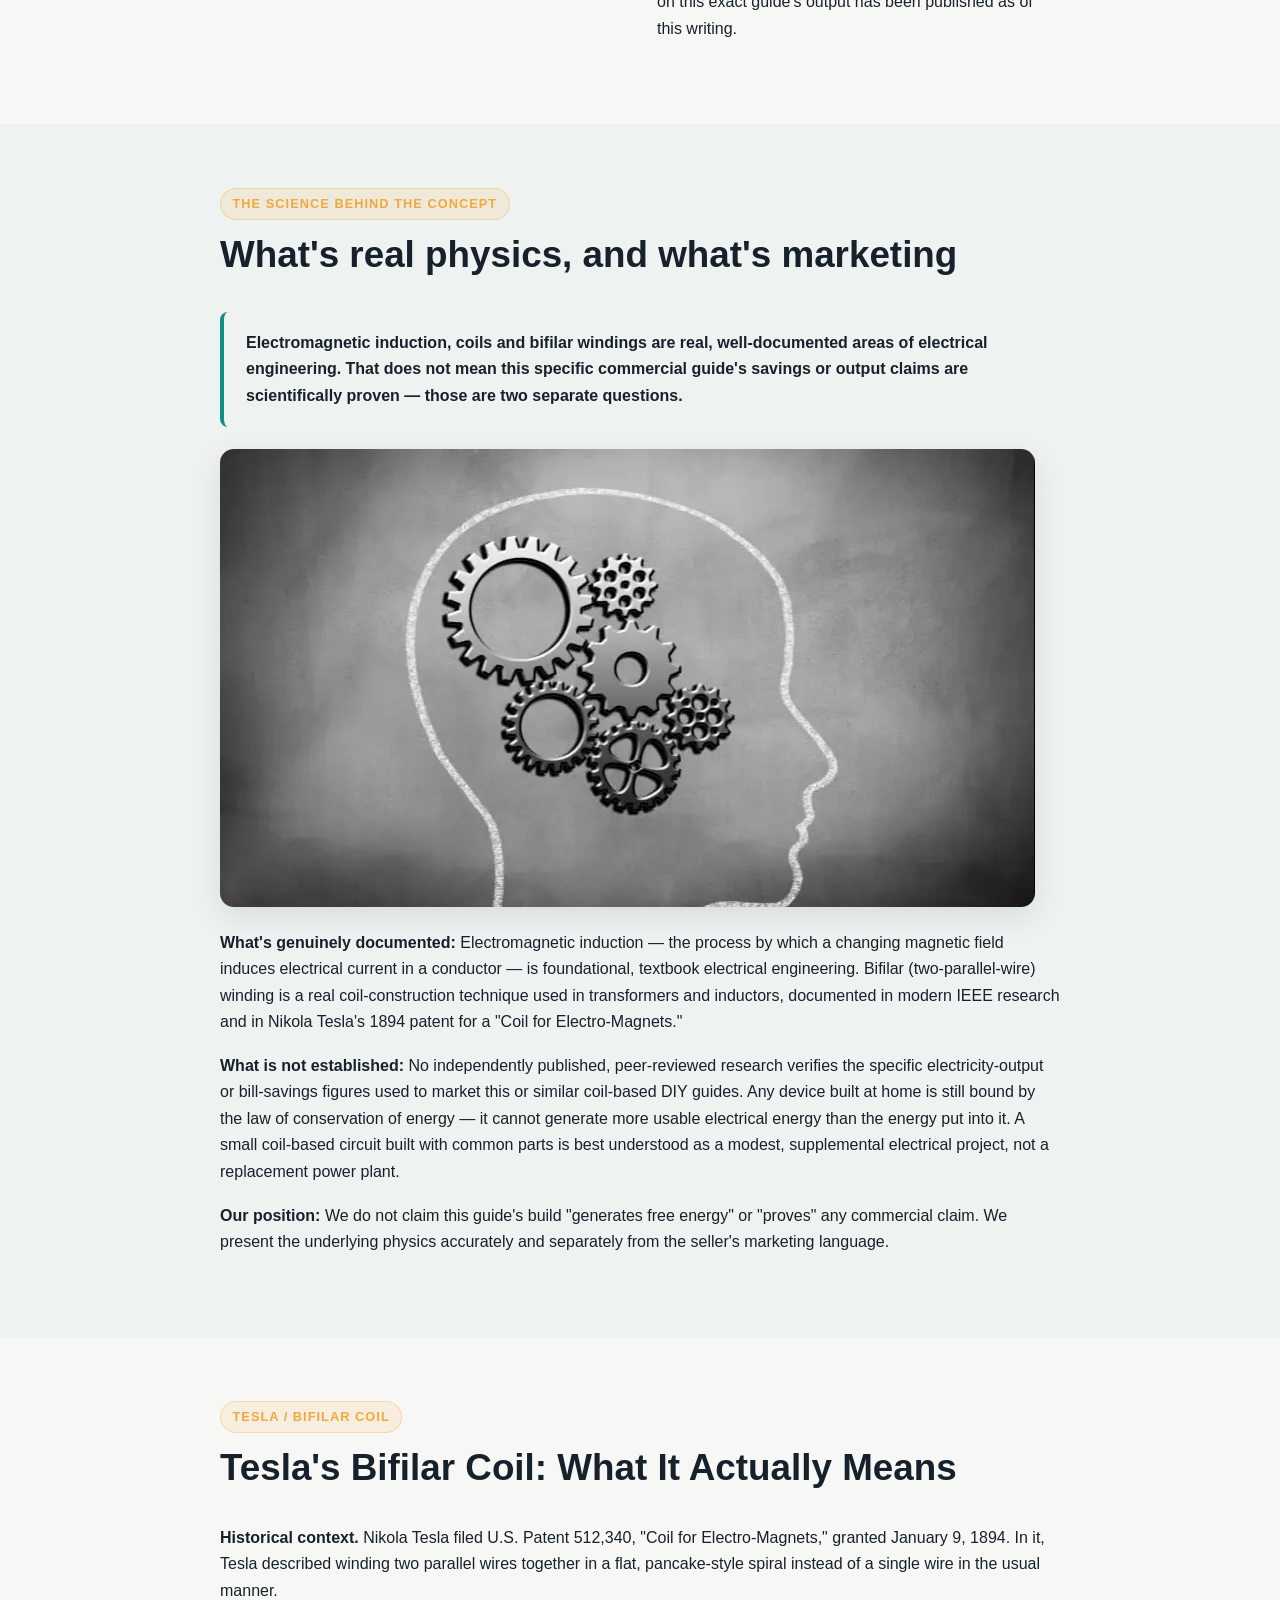
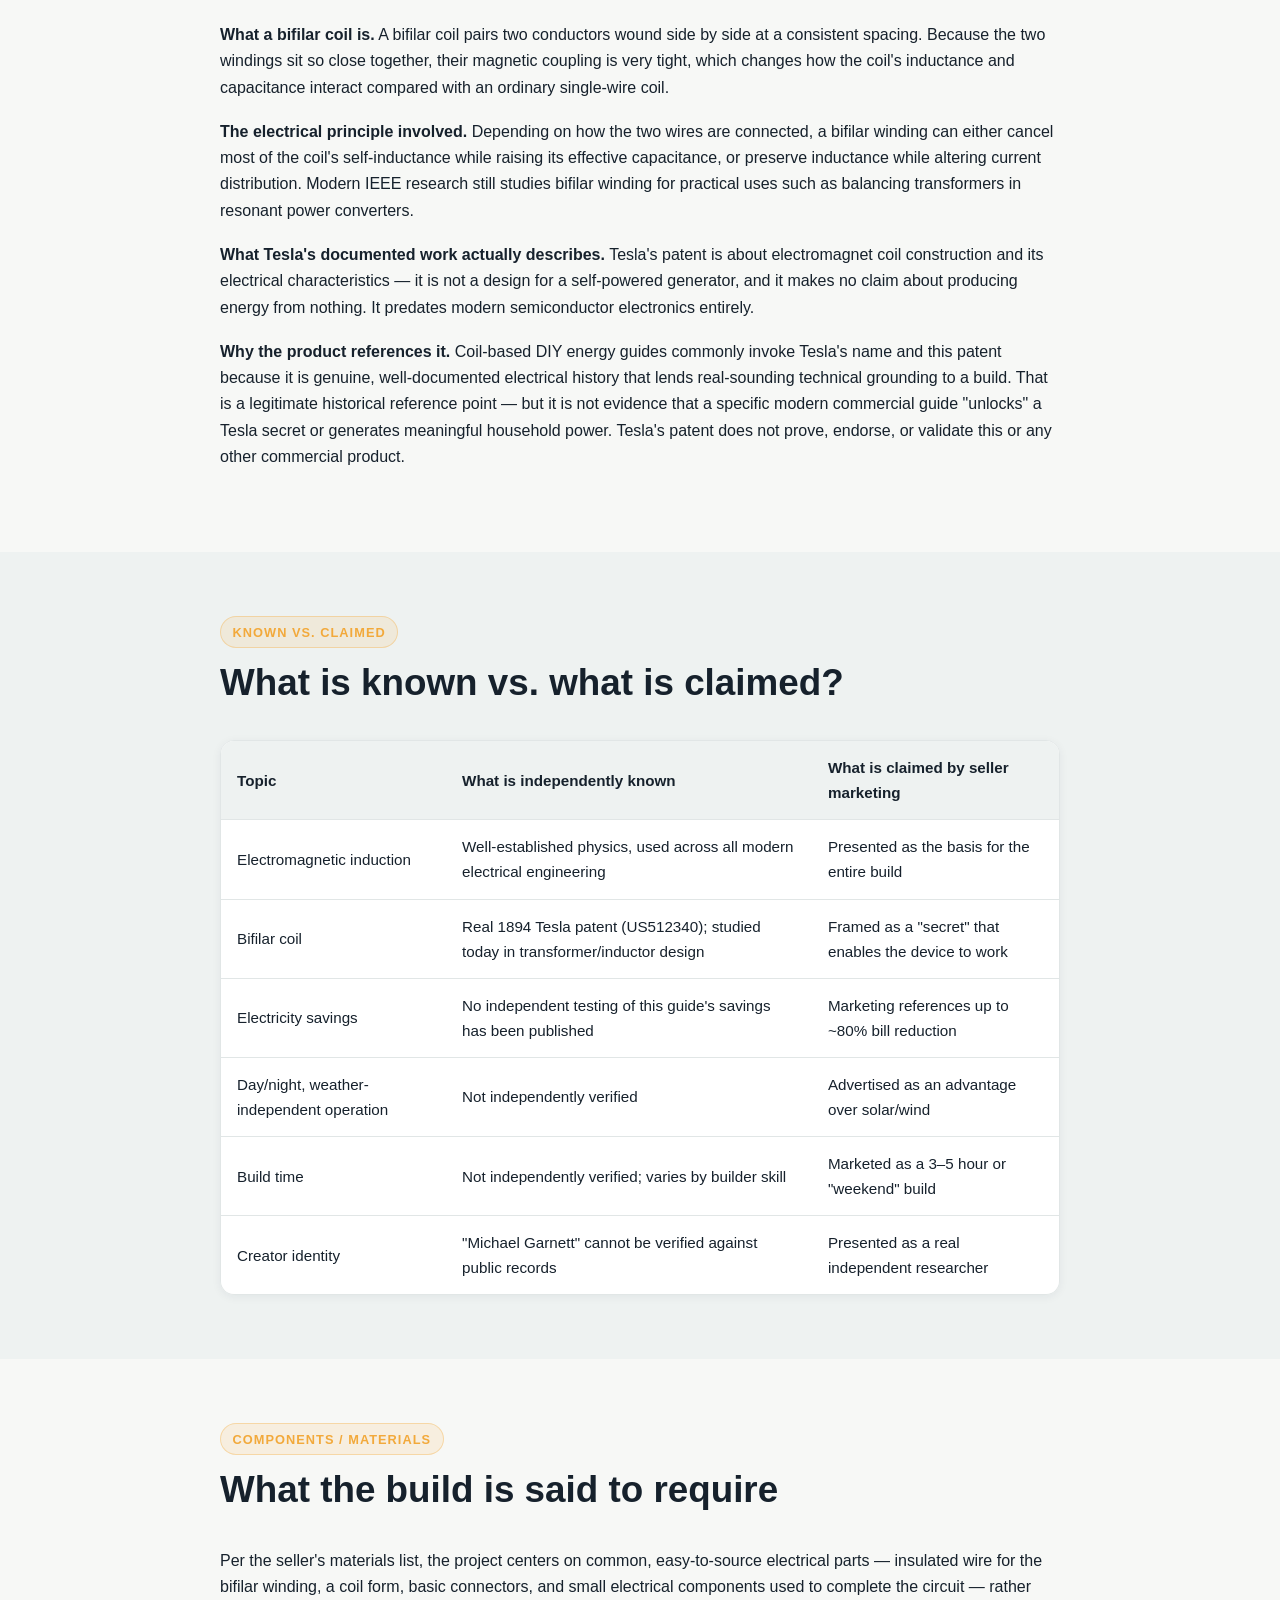
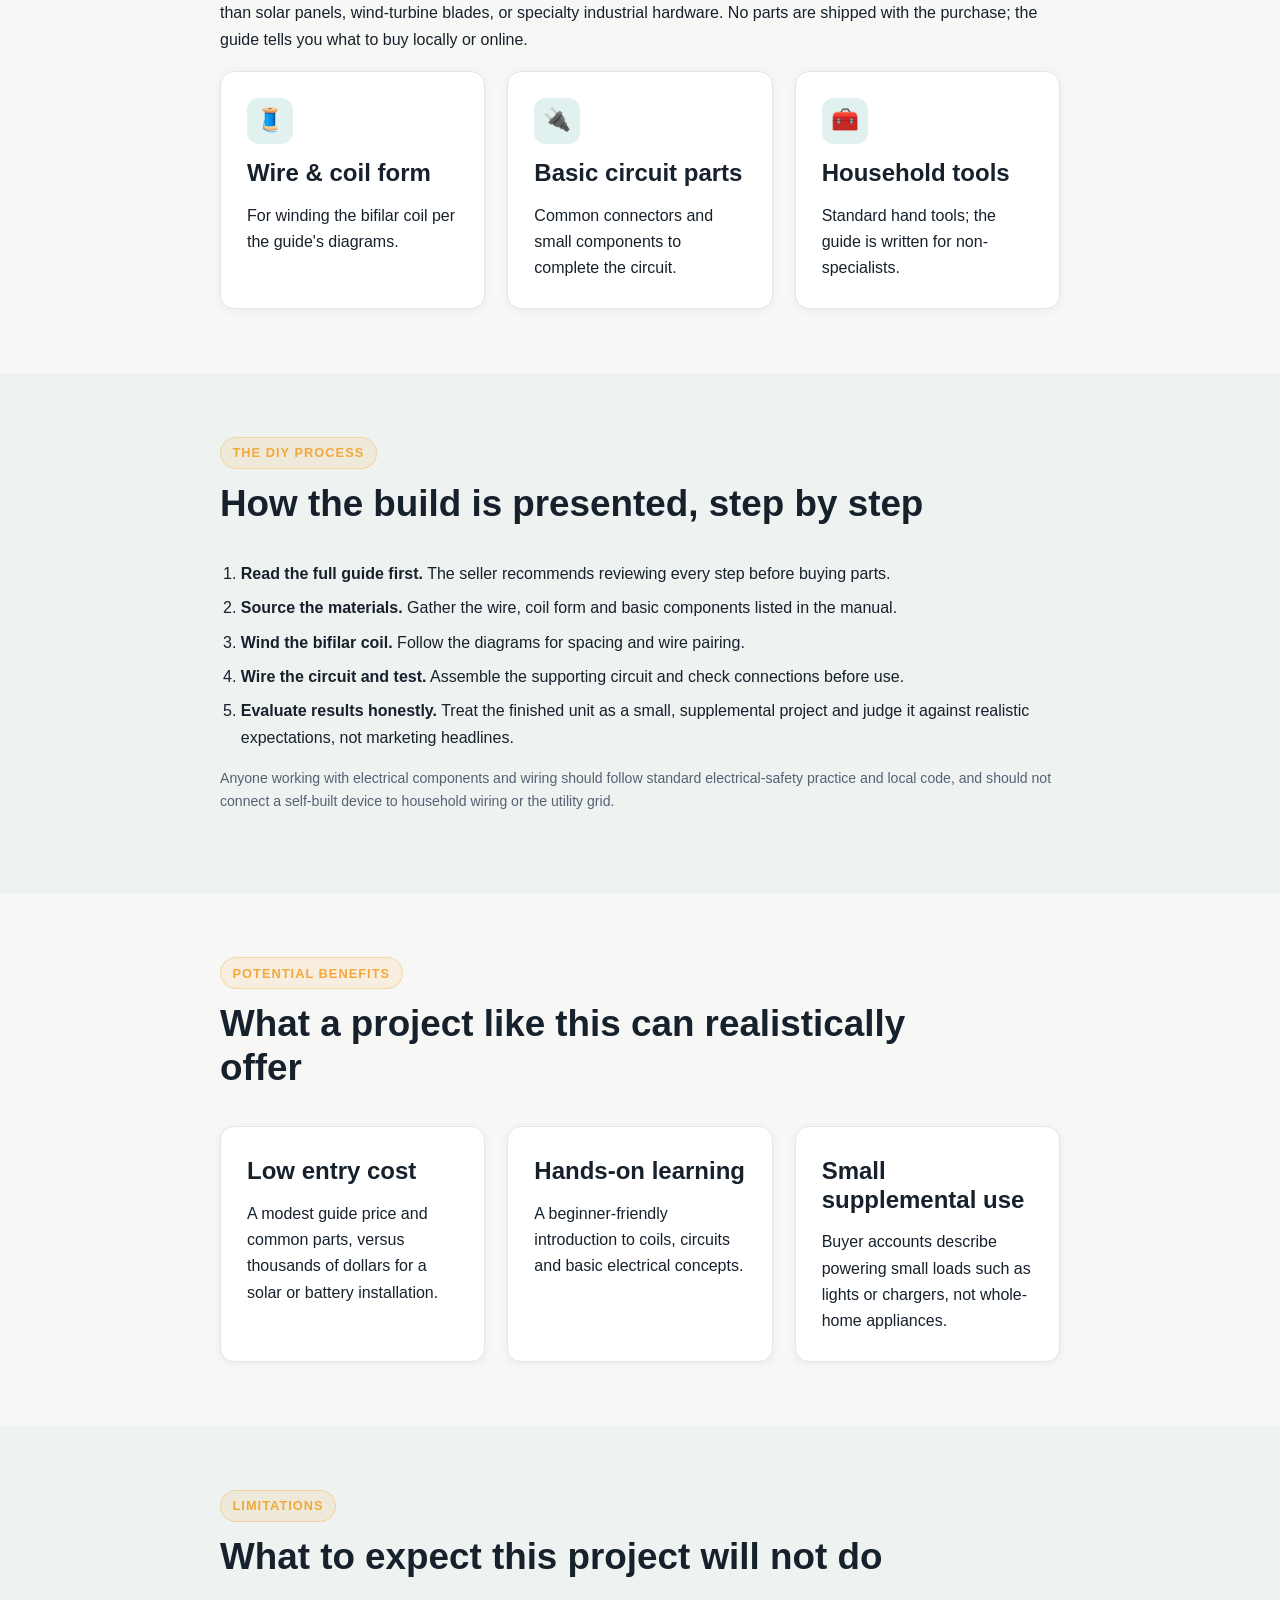
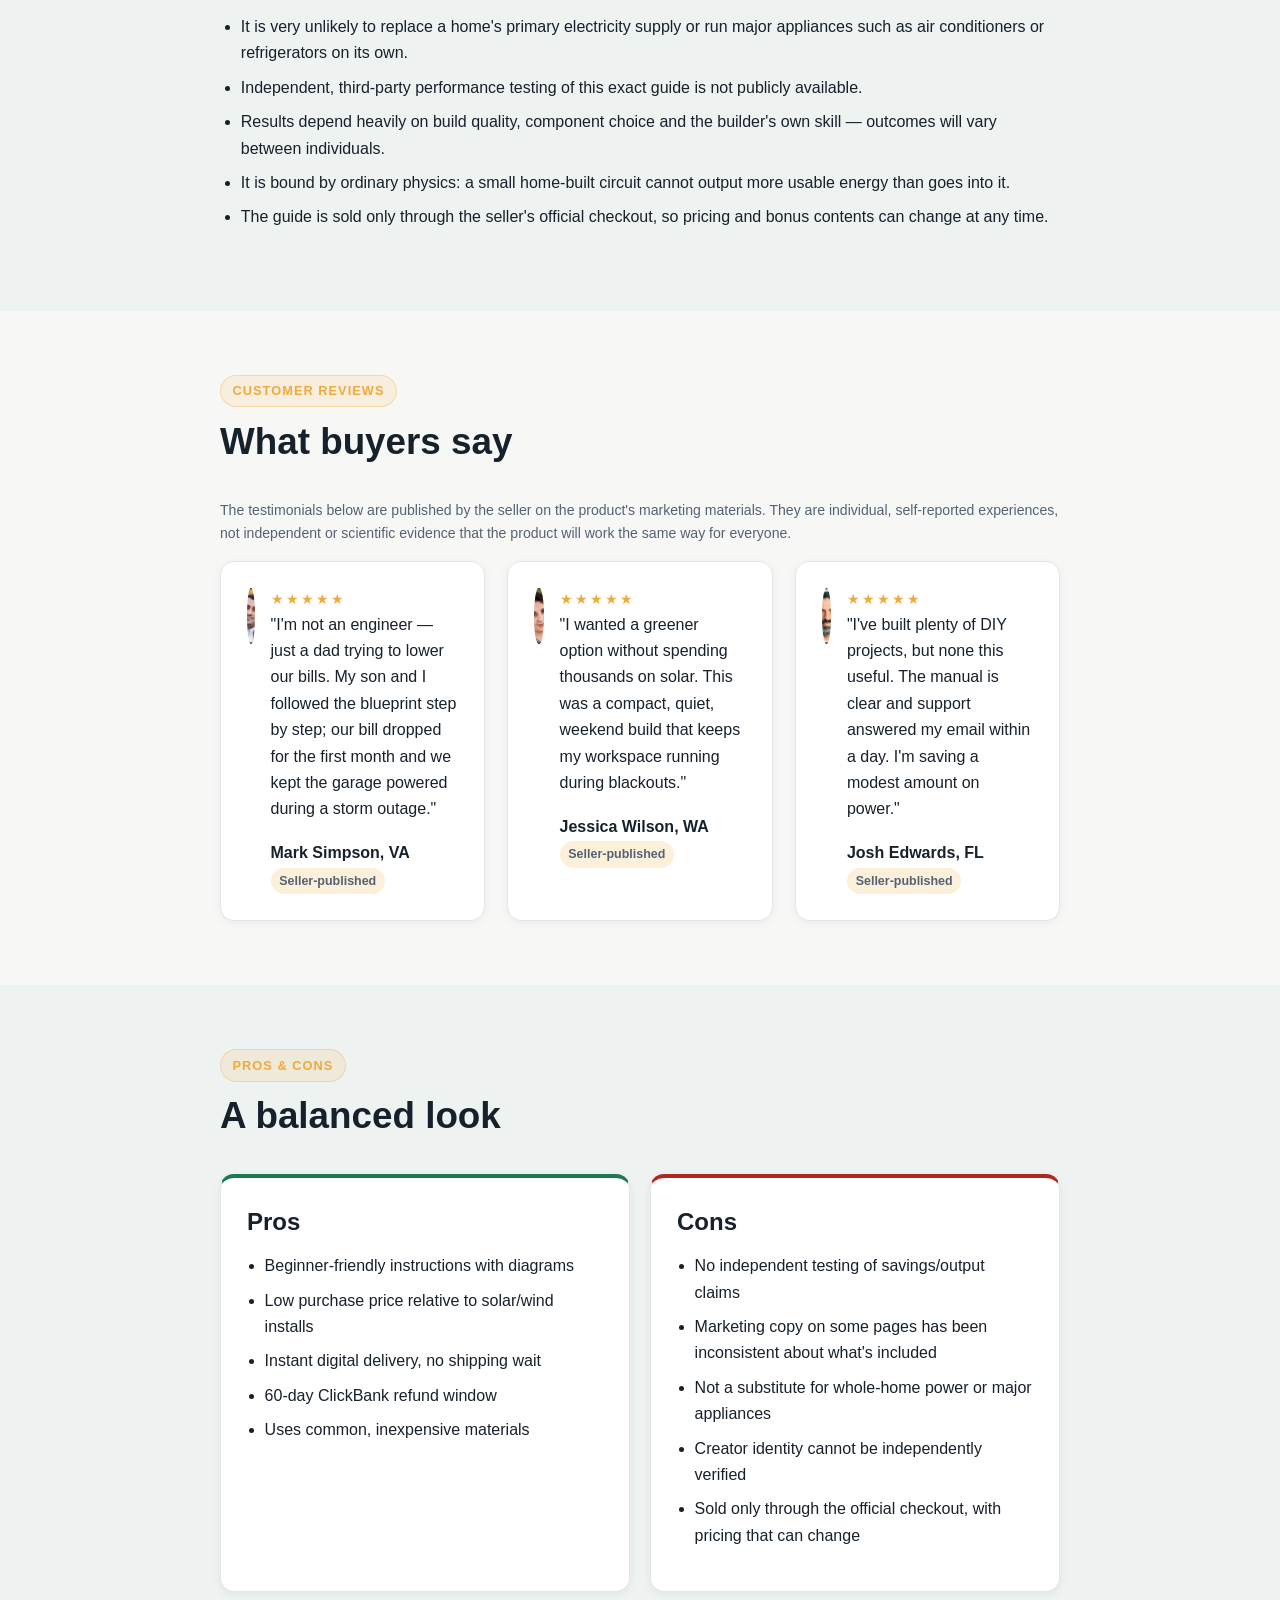
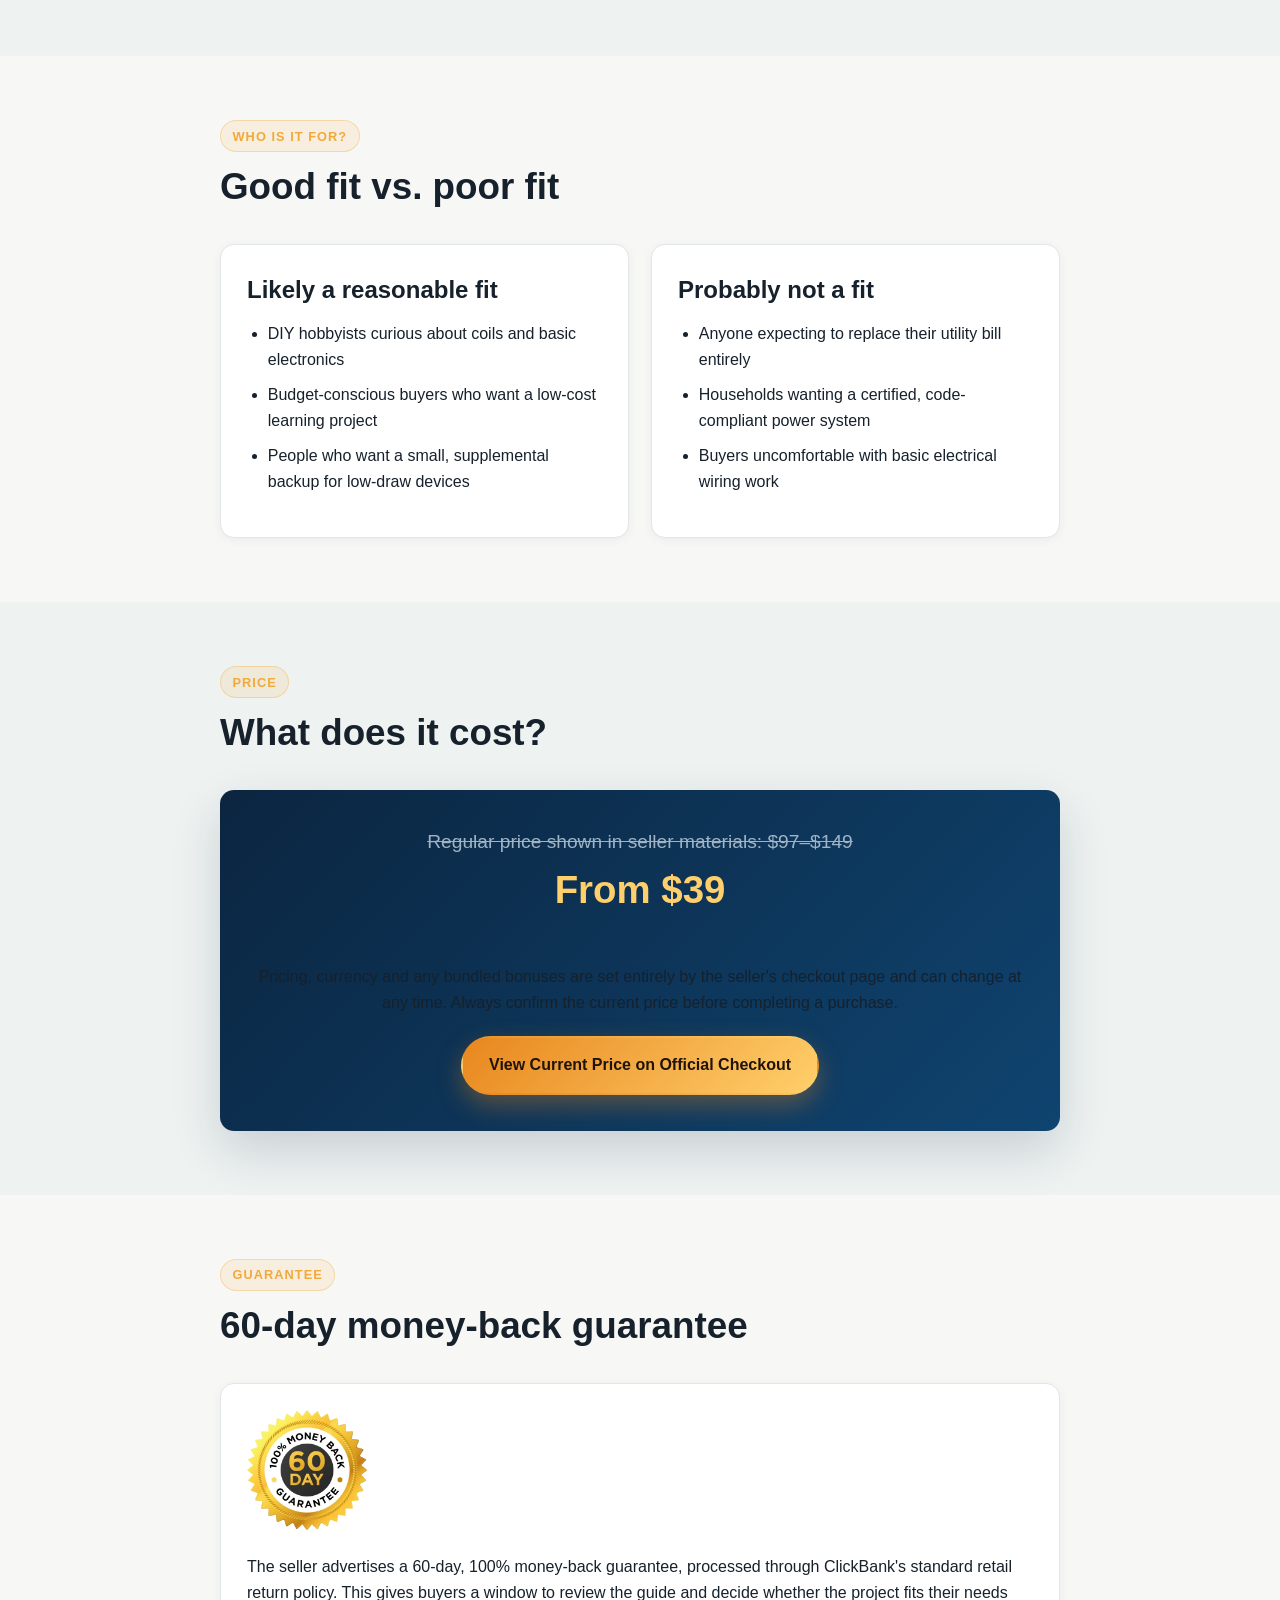
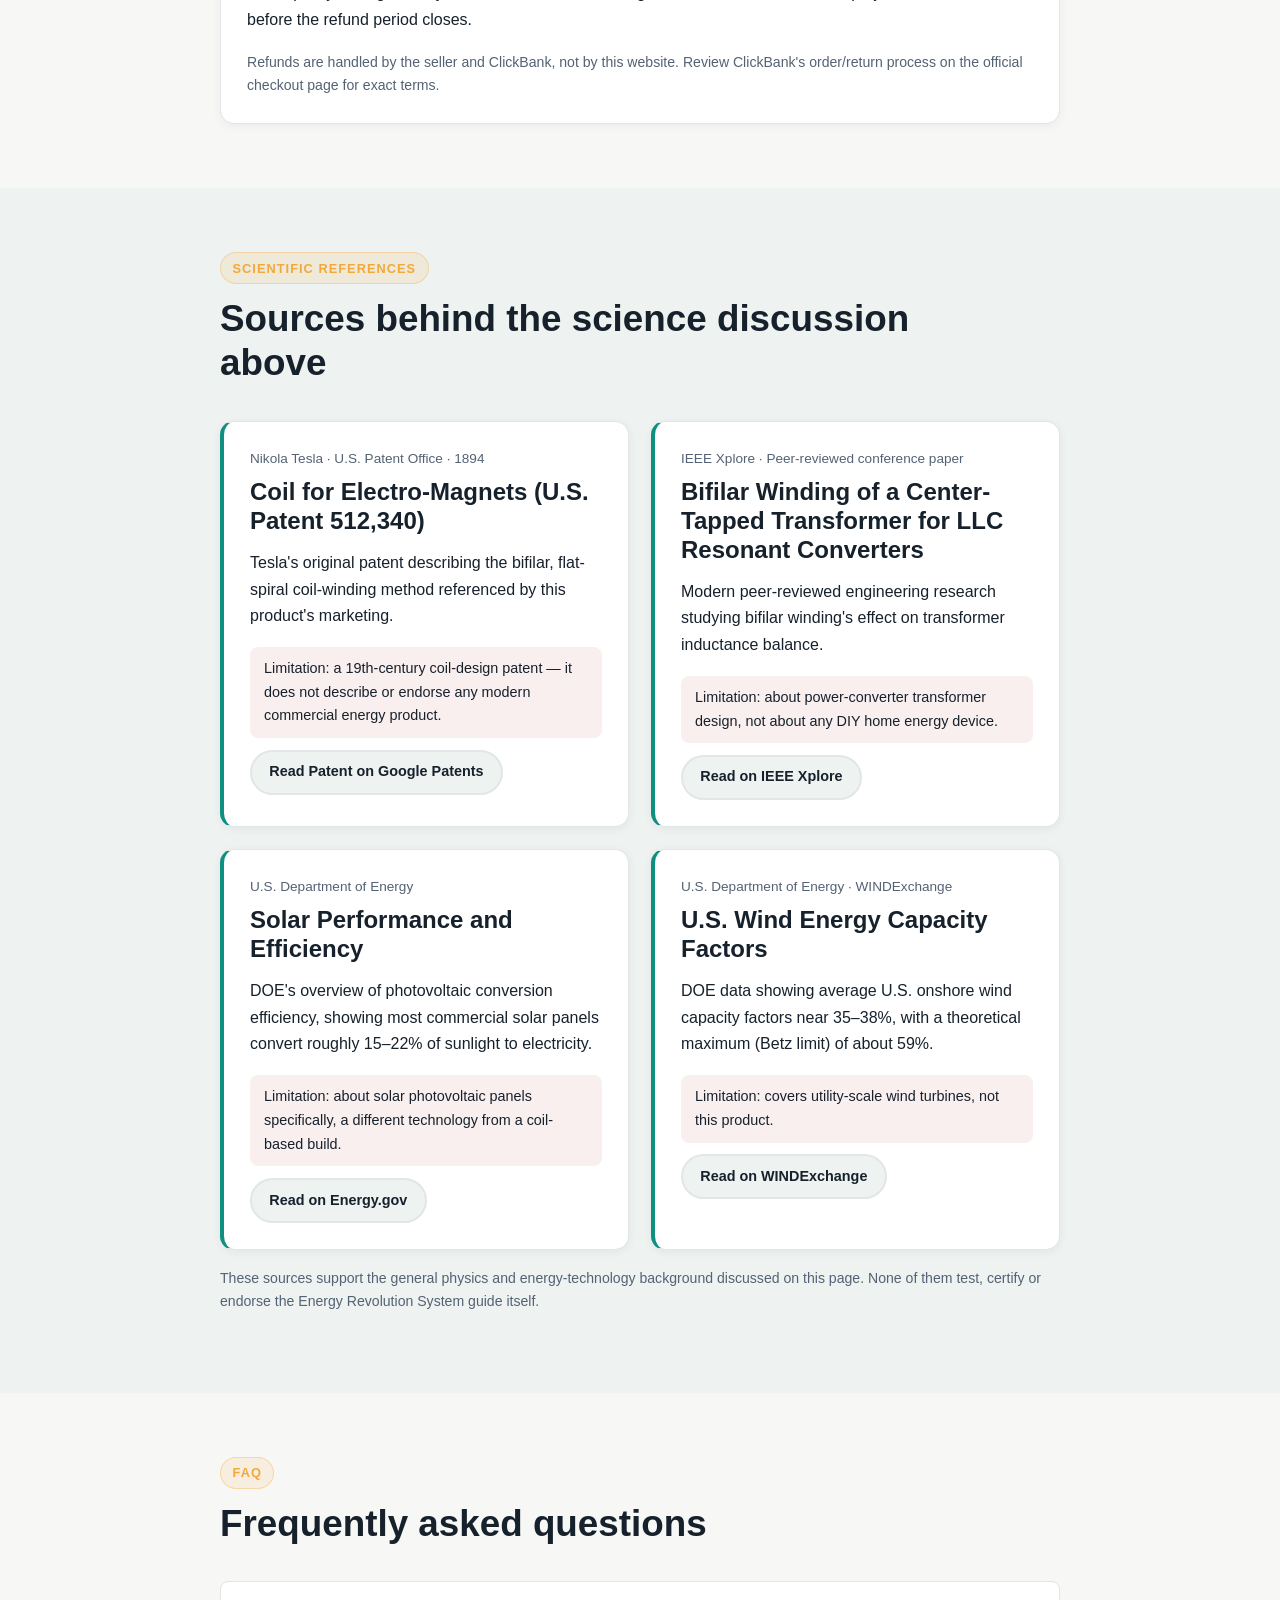
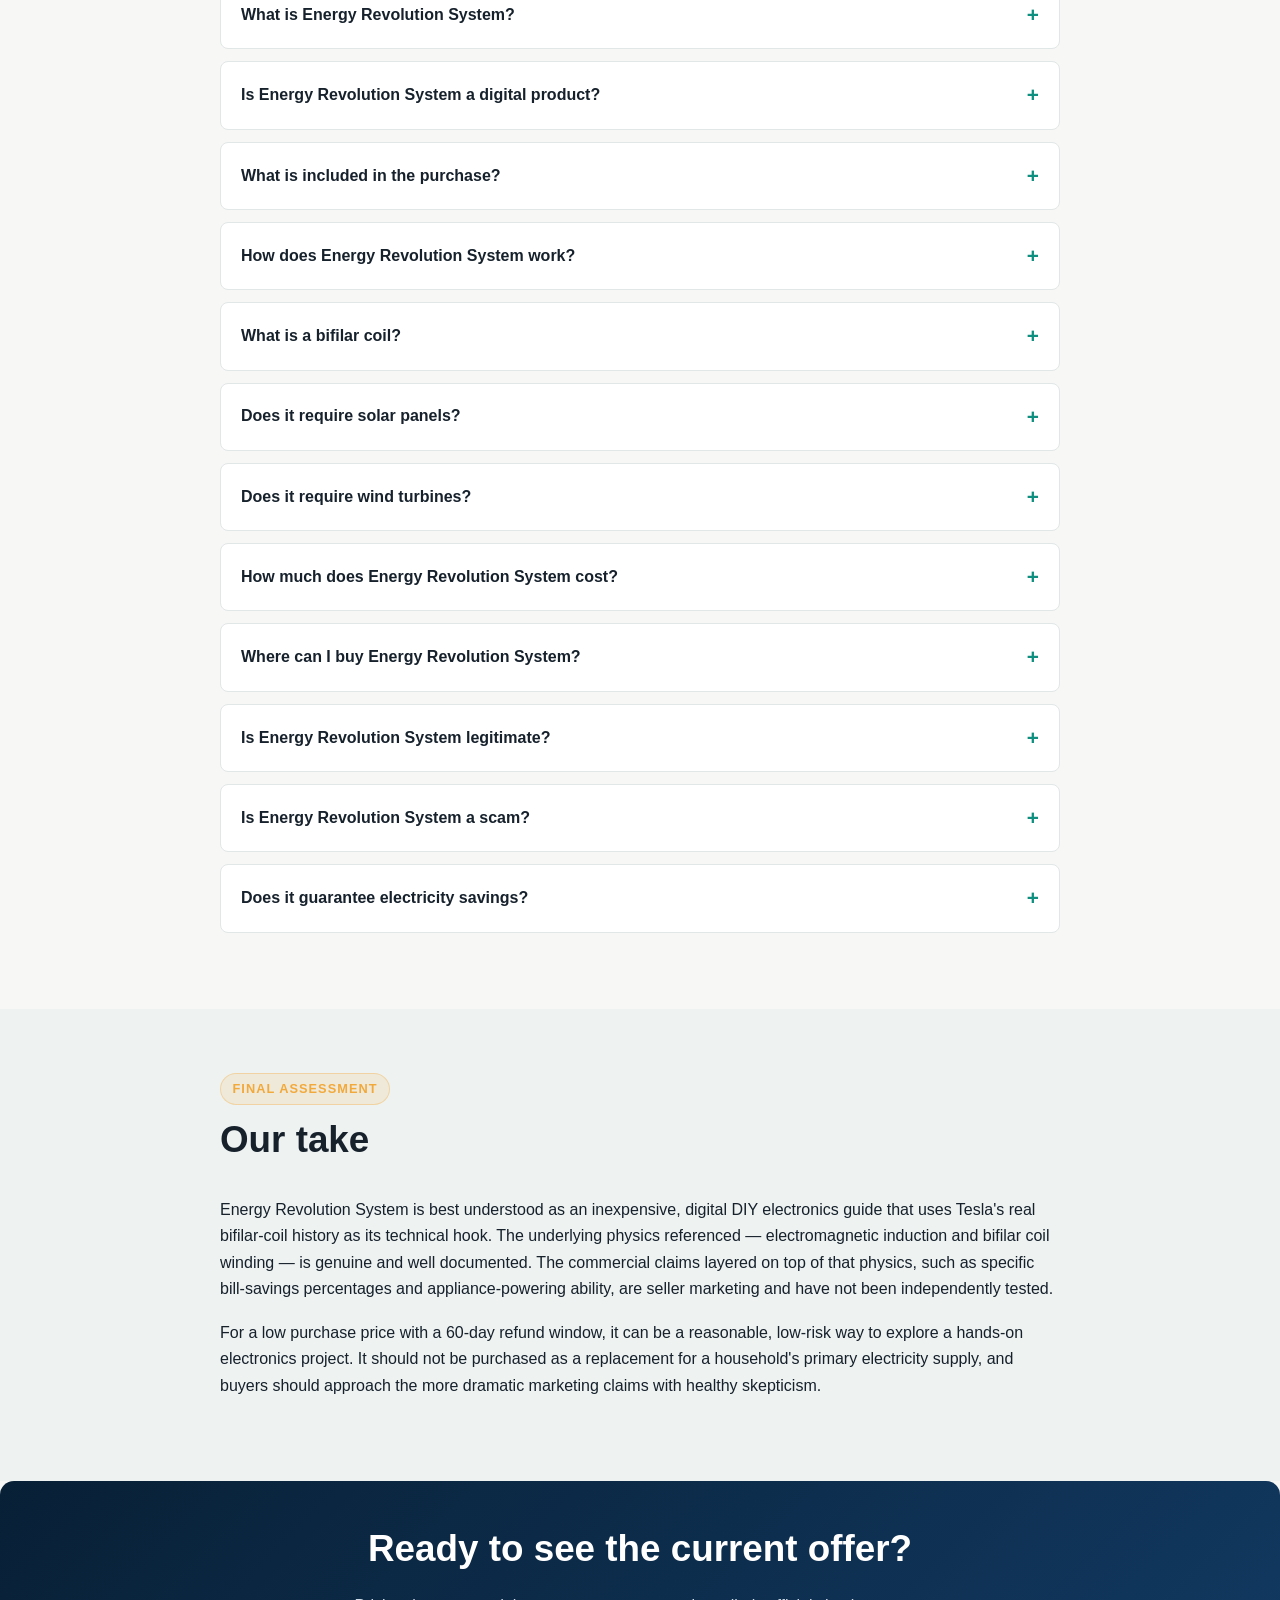
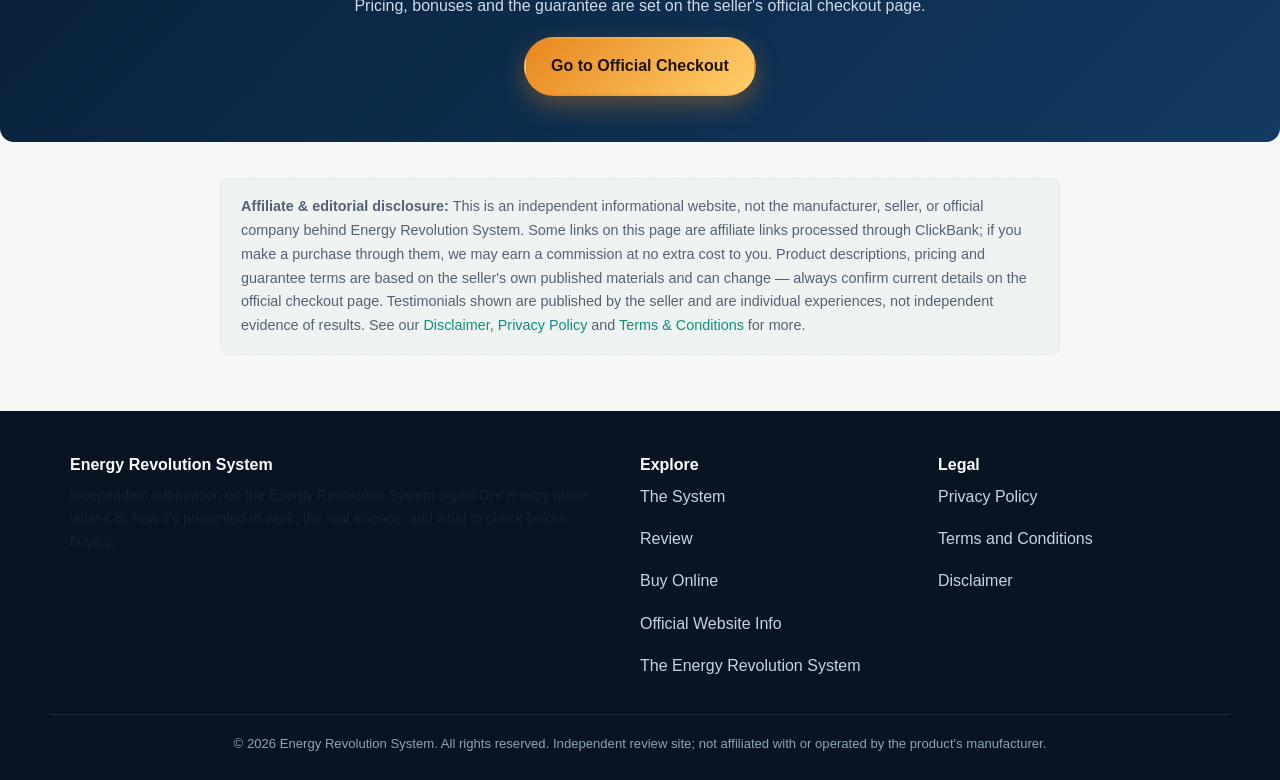
==== commit 5b70ead3: "Update index.html" ====
--- a/index.html
+++ b/index.html
@@ -6,20 +6,19 @@
 <title>Energy Revolution System™ | Official Site, How It Works &amp; Review</title>
 <meta name="description" content="Energy Revolution System is a Tesla-inspired DIY digital energy guide. See what it is, how it works, real science vs. marketing claims, price, guarantee &amp; FAQs.">
 <meta name="robots" content="index,follow">
-<link rel="canonical" href="https://energyrevolotionsystem.com/">
-<meta name="google-site-verification" content="7Jr4IV2TFeLorBnmT9hxRzVwzyzMotOvix07ppxqGuw">
+<link rel="canonical" href="https://energerevolutionsystem.com/">
 
 <meta property="og:type" content="website">
 <meta property="og:site_name" content="Energy Revolution System">
 <meta property="og:title" content="Energy Revolution System™ | Official Site, How It Works &amp; Review">
 <meta property="og:description" content="A Tesla-inspired DIY digital energy guide. What it is, how it works, the real science, price, guarantee and FAQs — explained clearly.">
-<meta property="og:url" content="https://energyrevolotionsystem.com/">
-<meta property="og:image" content="https://energyrevolotionsystem.com/assets/images/ers-cover-bundle.webp">
+<meta property="og:url" content="https://energerevolutionsystem.com/">
+<meta property="og:image" content="https://energerevolutionsystem.com/assets/images/ers-cover-bundle.webp">
 <meta property="og:image:alt" content="Energy Revolution System digital guide and bonus e-book bundle cover art">
 <meta name="twitter:card" content="summary_large_image">
 <meta name="twitter:title" content="Energy Revolution System™ | Official Site, How It Works &amp; Review">
 <meta name="twitter:description" content="A Tesla-inspired DIY digital energy guide. What it is, how it works, the real science, price, guarantee and FAQs.">
-<meta name="twitter:image" content="https://energyrevolotionsystem.com/assets/images/ers-cover-bundle.webp">
+<meta name="twitter:image" content="https://energerevolutionsystem.com/assets/images/ers-cover-bundle.webp">
 <meta name="twitter:image:alt" content="Energy Revolution System digital guide and bonus e-book bundle cover art">
 
 <link rel="icon" href="assets/images/ers-cover-bundle-1.webp">
@@ -32,25 +31,25 @@
   "@graph": [
     {
       "@type": "WebSite",
-      "@id": "https://energyrevolotionsystem.com/#website",
-      "url": "https://energyrevolotionsystem.com/",
+      "@id": "https://energerevolutionsystem.com/#website",
+      "url": "https://energerevolutionsystem.com/",
       "name": "Energy Revolution System",
       "inLanguage": "en-US"
     },
     {
       "@type": "Organization",
-      "@id": "https://energyrevolotionsystem.com/#organization",
+      "@id": "https://energerevolutionsystem.com/#organization",
       "name": "Energy Revolution System",
-      "url": "https://energyrevolotionsystem.com/",
-      "logo": "https://energyrevolotionsystem.com/assets/images/ers-cover-bundle-1.webp"
+      "url": "https://energerevolutionsystem.com/",
+      "logo": "https://energerevolutionsystem.com/assets/images/ers-cover-bundle-1.webp"
     },
     {
       "@type": "WebPage",
-      "@id": "https://energyrevolotionsystem.com/#webpage",
-      "url": "https://energyrevolotionsystem.com/",
+      "@id": "https://energerevolutionsystem.com/#webpage",
+      "url": "https://energerevolutionsystem.com/",
       "name": "Energy Revolution System™ | Official Site, How It Works & Review",
       "description": "Energy Revolution System is a Tesla-inspired DIY digital energy guide. See what it is, how it works, real science vs. marketing claims, price, guarantee & FAQs.",
-      "isPartOf": { "@id": "https://energyrevolotionsystem.com/#website" }
+      "isPartOf": { "@id": "https://energerevolutionsystem.com/#website" }
     },
     {
       "@type": "FAQPage",
@@ -88,7 +87,7 @@
         <li><a href="#faq">FAQ</a></li>
       </ul>
     </nav>
-    <a class="btn btn-cta nav-cta" href="https://94fb6a1w03vlnv56-ogf2p9pa5.hop.clickbank.net" rel="sponsored noopener" target="_blank">Check Current Price</a>
+    <a class="btn btn-cta nav-cta" href="https://070018sgbk9qem152bnhbwco4x.hop.clickbank.net" rel="sponsored noopener" target="_blank">Check Current Price</a>
     <button class="nav-toggle" aria-expanded="false" aria-controls="mobilePanel">☰ Menu</button>
   </div>
   <div class="mobile-panel" id="mobilePanel">
@@ -98,7 +97,7 @@
     <a href="energyrevolutionsystemreview.html">Review</a>
     <a href="energyrevolutionsystembuyonline.html">Buy Online</a>
     <a href="#faq">FAQ</a>
-    <a class="btn btn-cta" href="https://94fb6a1w03vlnv56-ogf2p9pa5.hop.clickbank.net" rel="sponsored noopener" target="_blank">Check Current Price</a>
+    <a class="btn btn-cta" href="https://070018sgbk9qem152bnhbwco4x.hop.clickbank.net" rel="sponsored noopener" target="_blank">Check Current Price</a>
   </div>
 </header>
 
@@ -116,7 +115,7 @@
         <span class="hero-badge">Tesla bifilar-coil concept</span>
       </div>
       <div class="hero-ctas">
-        <a class="btn btn-cta" href="https://94fb6a1w03vlnv56-ogf2p9pa5.hop.clickbank.net" rel="sponsored noopener" target="_blank">Check Current Price &amp; Availability</a>
+        <a class="btn btn-cta" href="https://070018sgbk9qem152bnhbwco4x.hop.clickbank.net" rel="sponsored noopener" target="_blank">Check Current Price &amp; Availability</a>
         <a class="btn btn-outline" href="energyrevolutionsystemreview.html">Read the Full Review</a>
       </div>
       <p class="hero-note">Affiliate disclosure: links on this page may earn this site a commission at no extra cost to you. See our full <a href="#disclosure">disclosure</a> below.</p>
@@ -420,7 +419,7 @@
       <p class="old mb-0">Regular price shown in seller materials: $97–$149</p>
       <p class="now">From $39</p>
       <p class="mb-0">Pricing, currency and any bundled bonuses are set entirely by the seller's checkout page and can change at any time. Always confirm the current price before completing a purchase.</p>
-      <div style="margin-top:1.2em"><a class="btn btn-cta" href="https://94fb6a1w03vlnv56-ogf2p9pa5.hop.clickbank.net" rel="sponsored noopener" target="_blank">View Current Price on Official Checkout</a></div>
+      <div style="margin-top:1.2em"><a class="btn btn-cta" href="https://070018sgbk9qem152bnhbwco4x.hop.clickbank.net" rel="sponsored noopener" target="_blank">View Current Price on Official Checkout</a></div>
     </div>
   </div>
 </section>
@@ -529,7 +528,7 @@
   <div class="container-narrow text-center">
     <h2>Ready to see the current offer?</h2>
     <p>Pricing, bonuses and the guarantee are set on the seller's official checkout page.</p>
-    <a class="btn btn-cta" href="https://94fb6a1w03vlnv56-ogf2p9pa5.hop.clickbank.net" rel="sponsored noopener" target="_blank">Go to Official Checkout</a>
+    <a class="btn btn-cta" href="https://070018sgbk9qem152bnhbwco4x.hop.clickbank.net" rel="sponsored noopener" target="_blank">Go to Official Checkout</a>
   </div>
 </section>
 
--- a/assets/theme/css/site.css
+++ b/assets/theme/css/site.css
@@ -0,0 +1,255 @@
+/* Energy Revolution System — site design system (2026 rebuild) */
+
+:root{
+  --primary:#0b2540;
+  --primary-2:#123a63;
+  --secondary:#0e8f7f;
+  --accent:#f2a93b;
+  --accent-2:#ffcf6b;
+  --background:#f7f8f6;
+  --surface:#ffffff;
+  --surface-2:#eef2f1;
+  --text:#16212c;
+  --muted:#546274;
+  --border:#e1e6e6;
+  --cta:#e8871e;
+  --cta-hover:#cf7412;
+  --success:#1a7a4c;
+  --danger:#b3261e;
+  --radius:14px;
+  --radius-sm:8px;
+  --shadow-sm:0 2px 10px rgba(11,37,64,.06);
+  --shadow-md:0 10px 30px rgba(11,37,64,.10);
+  --shadow-lg:0 20px 50px rgba(11,37,64,.16);
+  --max:1180px;
+  color-scheme: light;
+}
+
+@media (prefers-color-scheme: dark){
+  :root:not([data-theme="light"]){
+    --background:#0d1520;
+    --surface:#121c28;
+    --surface-2:#182432;
+    --text:#eef3f7;
+    --muted:#a9b7c4;
+    --border:#22303f;
+    --shadow-sm:0 2px 10px rgba(0,0,0,.35);
+    --shadow-md:0 10px 30px rgba(0,0,0,.45);
+    --shadow-lg:0 20px 50px rgba(0,0,0,.55);
+  }
+}
+:root[data-theme="dark"]{
+  --background:#0d1520;
+  --surface:#121c28;
+  --surface-2:#182432;
+  --text:#eef3f7;
+  --muted:#a9b7c4;
+  --border:#22303f;
+  --shadow-sm:0 2px 10px rgba(0,0,0,.35);
+  --shadow-md:0 10px 30px rgba(0,0,0,.45);
+  --shadow-lg:0 20px 50px rgba(0,0,0,.55);
+}
+
+*,*::before,*::after{box-sizing:border-box}
+html{scroll-behavior:smooth}
+body{
+  margin:0;
+  background:var(--background);
+  color:var(--text);
+  font-family:"Jost",-apple-system,BlinkMacSystemFont,"Segoe UI",Roboto,Arial,sans-serif;
+  font-size:16px;
+  line-height:1.65;
+  -webkit-font-smoothing:antialiased;
+}
+img{max-width:100%;height:auto;display:block}
+a{color:var(--secondary);text-decoration:none}
+a:hover{text-decoration:underline}
+.container{max-width:var(--max);margin:0 auto;padding-inline:20px}
+.container-narrow{max-width:880px;margin:0 auto;padding-inline:20px}
+section{padding-block:64px}
+section.tight{padding-block:36px}
+h1,h2,h3,h4,h5{font-family:"Jost",sans-serif;line-height:1.2;font-weight:700;color:var(--text);margin:0 0 .6em}
+h1{font-size:clamp(1.9rem,4.6vw,3.1rem)}
+h2{font-size:clamp(1.5rem,3.2vw,2.3rem)}
+h3{font-size:clamp(1.2rem,2.2vw,1.5rem)}
+p{margin:0 0 1.1em;color:var(--text)}
+.lead{font-size:1.15rem;color:var(--muted)}
+.muted{color:var(--muted)}
+ul,ol{padding-left:1.3em}
+li{margin-bottom:.5em}
+.eyebrow{
+  display:inline-block;font-size:.8rem;font-weight:700;letter-spacing:.08em;text-transform:uppercase;
+  color:var(--accent);background:rgba(242,169,59,.12);border:1px solid rgba(242,169,59,.35);
+  padding:.35em .9em;border-radius:999px;margin-bottom:1em;
+}
+.section-head{max-width:760px;margin:0 auto 2.2em;text-align:center}
+.section-head.left{text-align:left;margin-inline:0}
+
+a:focus-visible,button:focus-visible,summary:focus-visible{outline:3px solid var(--accent);outline-offset:2px}
+
+/* Skip link */
+.skip-link{position:absolute;left:-999px;top:auto;background:var(--primary);color:#fff;padding:10px 16px;z-index:2000;border-radius:0 0 8px 0}
+.skip-link:focus{left:0;top:0}
+
+/* Header / Nav */
+.site-header{position:sticky;top:0;z-index:1000;background:rgba(11,37,64,.96);backdrop-filter:saturate(140%) blur(6px);box-shadow:0 2px 14px rgba(0,0,0,.18)}
+.nav-wrap{display:flex;align-items:center;justify-content:space-between;gap:16px;padding-block:12px}
+.brand{color:#fff;font-weight:700;font-size:1.15rem;display:flex;align-items:center;gap:.5em}
+.brand:hover{text-decoration:none;opacity:.9}
+.brand .mark{color:var(--accent)}
+.nav-links{display:none;gap:26px;list-style:none;margin:0;padding:0;align-items:center}
+.nav-links a{color:#dbe6f0;font-weight:500;font-size:.95rem}
+.nav-links a:hover{color:#fff}
+.nav-cta{display:none}
+.nav-toggle{background:none;border:1px solid rgba(255,255,255,.35);color:#fff;border-radius:8px;padding:8px 12px;font-size:1rem}
+.mobile-panel{display:none;flex-direction:column;gap:14px;padding:18px 20px 22px;background:var(--primary)}
+.mobile-panel.open{display:flex}
+.mobile-panel a{color:#e7eef5;font-weight:600}
+.mobile-panel .btn{align-self:flex-start}
+@media (min-width:940px){
+  .nav-links{display:flex}
+  .nav-cta{display:inline-flex}
+  .nav-toggle{display:none}
+  .mobile-panel{display:none!important}
+}
+
+/* Buttons */
+.btn{
+  display:inline-flex;align-items:center;justify-content:center;gap:.5em;
+  font-weight:700;font-size:1rem;padding:.9em 1.6em;border-radius:999px;border:2px solid transparent;
+  cursor:pointer;transition:transform .15s ease, box-shadow .15s ease, background .15s ease;text-decoration:none;
+}
+.btn:hover{text-decoration:none;transform:translateY(-1px)}
+.btn-cta{background:linear-gradient(135deg,var(--cta),var(--accent-2));color:#20140a;box-shadow:0 10px 24px rgba(232,135,30,.35)}
+.btn-cta:hover{background:linear-gradient(135deg,var(--cta-hover),var(--accent));color:#20140a}
+.btn-outline{border-color:rgba(255,255,255,.55);color:#fff;background:transparent}
+.btn-outline:hover{background:rgba(255,255,255,.1);color:#fff}
+.btn-secondary{background:var(--surface-2);color:var(--text);border-color:var(--border)}
+.btn-secondary:hover{background:var(--border)}
+.btn-block{width:100%}
+.btn-sm{padding:.6em 1.2em;font-size:.9rem}
+
+/* Hero */
+.hero{
+  background:
+    radial-gradient(1100px 550px at 85% -10%, rgba(14,143,127,.35), transparent 60%),
+    radial-gradient(900px 500px at 10% 110%, rgba(242,169,59,.18), transparent 55%),
+    linear-gradient(160deg,#081627,var(--primary) 55%,#0d3455);
+  color:#f2f6fa;padding-block:72px 60px;
+}
+.hero .container{display:grid;gap:34px;align-items:center}
+.hero h1{color:#fff}
+.hero .lead{color:#c9d8e6;font-size:1.12rem}
+.hero-badges{display:flex;flex-wrap:wrap;gap:10px;margin:1.2em 0}
+.hero-badge{font-size:.82rem;color:#dfeaf3;background:rgba(255,255,255,.08);border:1px solid rgba(255,255,255,.18);padding:.4em .9em;border-radius:999px}
+.hero-ctas{display:flex;flex-wrap:wrap;gap:14px;margin-top:1.4em}
+.hero-media{position:relative}
+.hero-media img{border-radius:var(--radius);box-shadow:var(--shadow-lg)}
+.hero-note{font-size:.82rem;color:#a9bccb;margin-top:.8em}
+@media (min-width:900px){ .hero .container{grid-template-columns:1.1fr .9fr} }
+
+/* Breadcrumbs */
+.breadcrumbs{background:var(--surface-2);border-bottom:1px solid var(--border)}
+.breadcrumbs ol{list-style:none;display:flex;flex-wrap:wrap;gap:.4em;padding:12px 0;margin:0;font-size:.85rem;color:var(--muted)}
+.breadcrumbs li+li::before{content:"/";margin-right:.4em;color:var(--muted)}
+.breadcrumbs a{color:var(--muted);font-weight:600}
+.breadcrumbs a:hover{color:var(--secondary)}
+.breadcrumbs [aria-current]{color:var(--text);font-weight:600}
+
+/* Cards / grids */
+.grid{display:grid;gap:22px}
+.grid-2{grid-template-columns:1fr}
+.grid-3{grid-template-columns:1fr}
+.grid-4{grid-template-columns:1fr}
+@media (min-width:700px){ .grid-2{grid-template-columns:1fr 1fr} .grid-4{grid-template-columns:1fr 1fr} }
+@media (min-width:940px){ .grid-3{grid-template-columns:repeat(3,1fr)} .grid-4{grid-template-columns:repeat(4,1fr)} }
+
+.card{background:var(--surface);border:1px solid var(--border);border-radius:var(--radius);padding:26px;box-shadow:var(--shadow-sm)}
+.card h3{margin-top:.2em}
+.card-icon{width:46px;height:46px;border-radius:12px;background:rgba(14,143,127,.12);color:var(--secondary);display:flex;align-items:center;justify-content:center;font-size:1.4rem;margin-bottom:.7em}
+
+.surface{background:var(--surface)}
+.surface-2{background:var(--surface-2)}
+
+.answer-box{background:var(--surface-2);border-left:4px solid var(--secondary);border-radius:var(--radius-sm);padding:18px 22px;margin:0 0 1.4em}
+.answer-box p{margin:0;font-weight:600}
+
+.split{display:grid;gap:34px;align-items:center}
+@media (min-width:900px){ .split{grid-template-columns:1fr 1fr} .split.reverse > *:first-child{order:2} }
+.split img{border-radius:var(--radius);box-shadow:var(--shadow-md)}
+
+/* Pros/cons */
+.proscons{display:grid;gap:20px}
+@media (min-width:760px){ .proscons{grid-template-columns:1fr 1fr} }
+.proscons .card ul{padding-left:1.1em}
+.proscons .pros{border-top:4px solid var(--success)}
+.proscons .cons{border-top:4px solid var(--danger)}
+
+/* Testimonials */
+.testimonial{display:flex;gap:16px;align-items:flex-start}
+.testimonial img{width:56px;height:56px;border-radius:50%;object-fit:cover;flex:none}
+.testimonial .stars{color:var(--accent);letter-spacing:2px;font-size:.9rem}
+.testimonial .who{font-weight:700;margin-top:.4em}
+.testimonial .tag{font-size:.78rem;color:var(--muted)}
+
+/* Research cards */
+.research-card{border-left:4px solid var(--secondary)}
+.research-card .meta{font-size:.85rem;color:var(--muted);margin-bottom:.6em}
+.research-card .limitation{background:rgba(179,38,30,.07);border-radius:var(--radius-sm);padding:10px 14px;font-size:.9rem;margin:.8em 0}
+
+/* Tables */
+.table-wrap{overflow-x:auto;border:1px solid var(--border);border-radius:var(--radius);box-shadow:var(--shadow-sm)}
+table{border-collapse:collapse;width:100%;min-width:520px;background:var(--surface)}
+th,td{padding:14px 16px;text-align:left;border-bottom:1px solid var(--border);font-size:.95rem}
+th{background:var(--surface-2);font-weight:700}
+tr:last-child td{border-bottom:none}
+
+/* Claim audit table tags */
+.tag{display:inline-block;padding:.25em .7em;border-radius:999px;font-size:.75rem;font-weight:700}
+.tag-keep{background:rgba(26,122,76,.12);color:var(--success)}
+.tag-qualify{background:rgba(242,169,59,.18);color:#8a5a09}
+.tag-remove{background:rgba(179,38,30,.1);color:var(--danger)}
+
+/* FAQ accordion */
+.faq-item{border:1px solid var(--border);border-radius:var(--radius-sm);margin-bottom:12px;background:var(--surface);overflow:hidden}
+.faq-item summary{list-style:none;cursor:pointer;padding:16px 20px;font-weight:700;display:flex;justify-content:space-between;gap:12px;align-items:center}
+.faq-item summary::-webkit-details-marker{display:none}
+.faq-item summary::after{content:"+";font-size:1.3rem;color:var(--secondary);flex:none}
+.faq-item[open] summary::after{content:"−"}
+.faq-item .faq-a{padding:0 20px 18px;color:var(--muted)}
+
+/* Pricing / CTA band */
+.price-band{background:linear-gradient(135deg,var(--primary),#0f4470);color:#fff;border-radius:var(--radius);padding:36px;text-align:center;box-shadow:var(--shadow-lg)}
+.price-band .old{text-decoration:line-through;color:#9fb3c4;font-size:1.2rem}
+.price-band .now{font-size:2.4rem;color:var(--accent-2);font-weight:800}
+.cta-band{background:linear-gradient(135deg,#082036,#123a63);color:#fff;border-radius:var(--radius);padding:46px 30px;text-align:center}
+.cta-band h2{color:#fff}
+.cta-band p{color:#cddbe8}
+
+/* Guarantee */
+.guarantee{display:flex;gap:24px;align-items:center;flex-wrap:wrap}
+.guarantee img{width:120px;height:120px;flex:none}
+
+/* Affiliate disclosure */
+.disclosure{background:var(--surface-2);border:1px dashed var(--border);border-radius:var(--radius-sm);padding:16px 20px;font-size:.9rem;color:var(--muted)}
+
+/* Footer */
+.site-footer{background:#081422;color:#c7d4e0;padding-block:44px 26px;margin-top:20px}
+.site-footer .container{display:grid;gap:26px}
+.site-footer h4{color:#fff;font-size:1rem}
+.site-footer a{color:#c7d4e0}
+.site-footer a:hover{color:#fff}
+.foot-cols{display:grid;gap:26px}
+@media (min-width:760px){ .foot-cols{grid-template-columns:2fr 1fr 1fr} }
+.foot-links{list-style:none;padding:0;margin:0;display:flex;flex-direction:column;gap:8px}
+.foot-bottom{border-top:1px solid rgba(255,255,255,.1);margin-top:26px;padding-top:18px;font-size:.82rem;color:#8fa2b3;text-align:center}
+
+/* Utility */
+.mt-0{margin-top:0}.mb-0{margin-bottom:0}
+.text-center{text-align:center}
+.small{font-size:.88rem}
+.stack{display:flex;flex-direction:column;gap:10px}
+.inline-list{display:flex;flex-wrap:wrap;gap:10px;list-style:none;padding:0;margin:0}
+.chip{background:var(--surface-2);border:1px solid var(--border);border-radius:999px;padding:.4em 1em;font-size:.85rem;color:var(--muted)}
+.sticky-cta{position:sticky;bottom:0;z-index:900;background:var(--surface);border-top:1px solid var(--border);padding:10px 16px;display:flex;gap:10px;justify-content:center;box-shadow:0 -6px 18px rgba(0,0,0,.06)}
+@media (min-width:940px){ .sticky-cta{display:none} }
